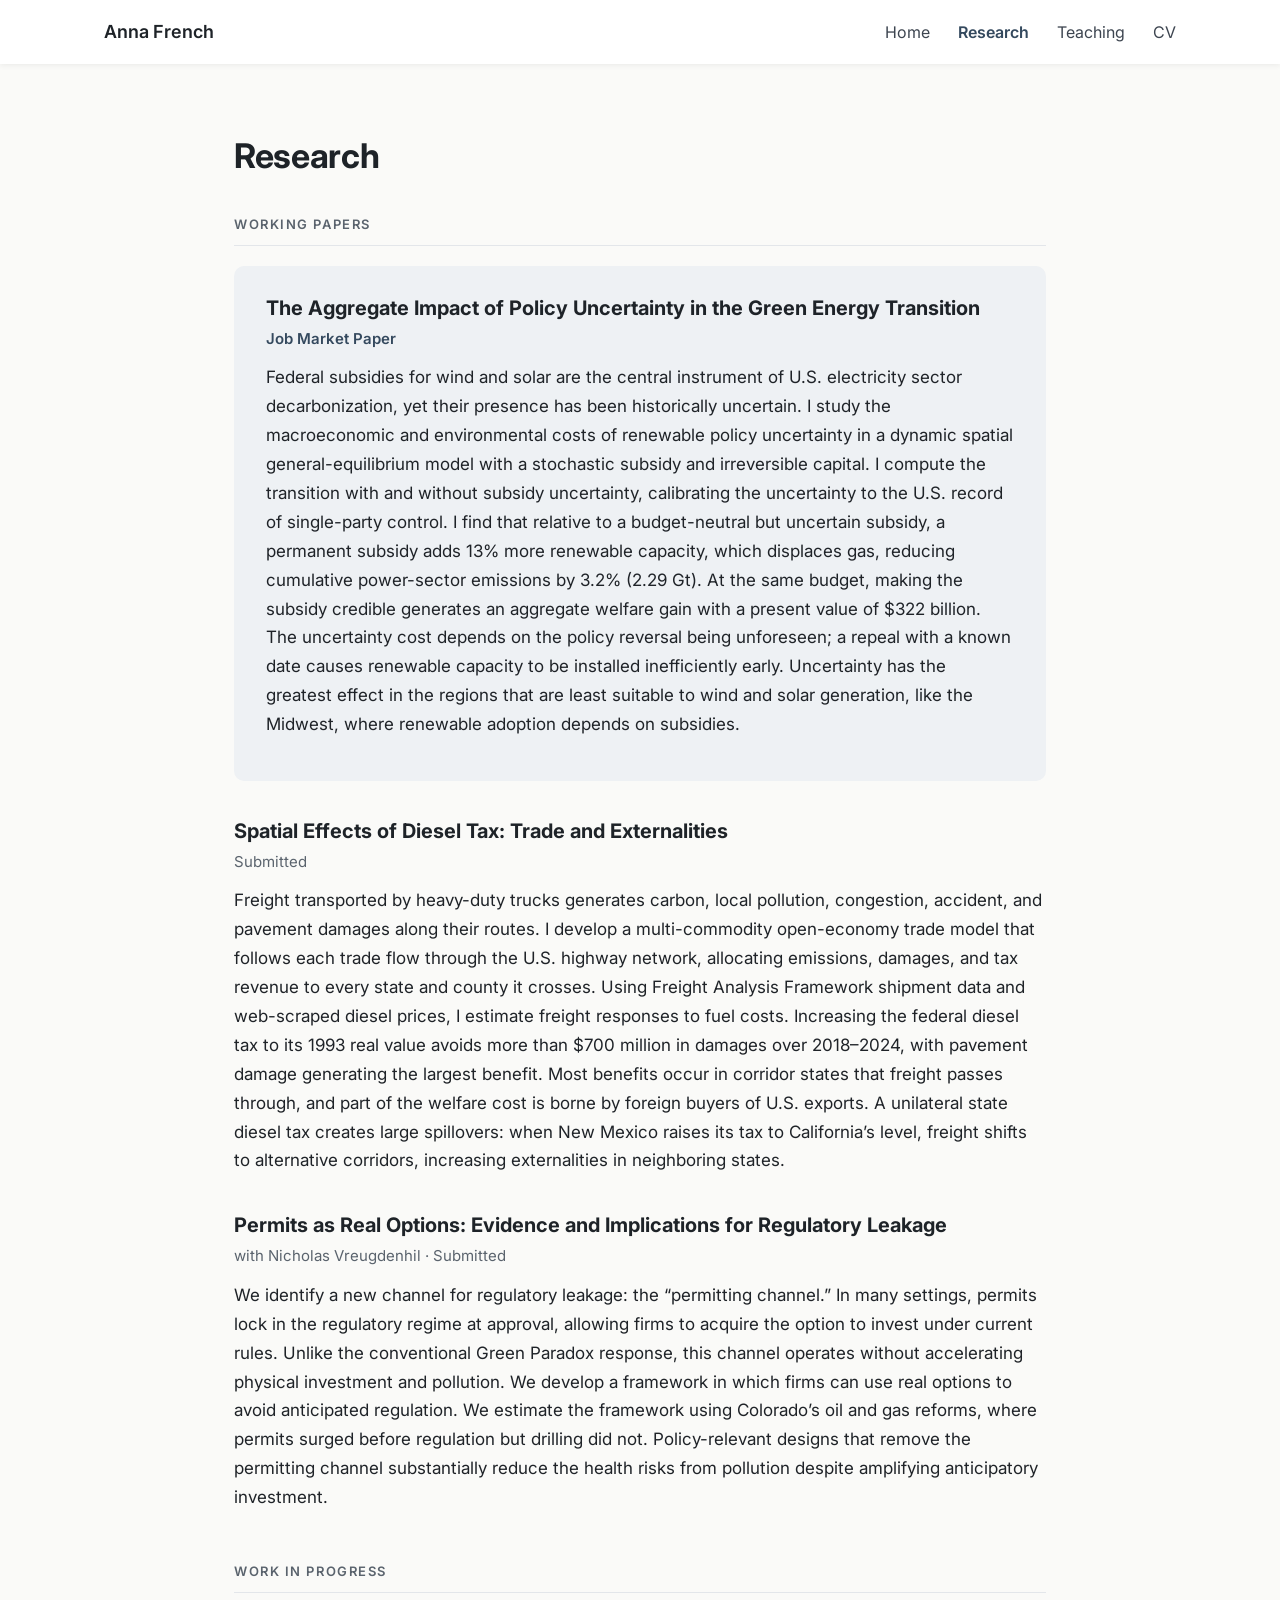
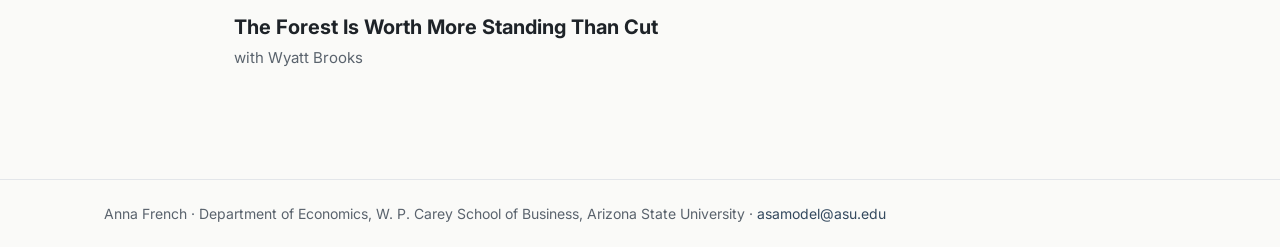
==== research.html @ c407a5ff "Add files via upload" ====
<!doctype html>
<html lang="en">
<head>
<meta charset="utf-8">
<meta name="viewport" content="width=device-width, initial-scale=1">
<title>Research | Anna French</title>
<meta name="description" content="Research by Anna French: policy uncertainty in the green energy transition, spatial effects of diesel taxes, and permits as real options.">
<link rel="icon" href="favicon.svg" type="image/svg+xml">
<link rel="preconnect" href="https://fonts.googleapis.com">
<link rel="preconnect" href="https://fonts.gstatic.com" crossorigin>
<link href="https://fonts.googleapis.com/css2?family=Inter:wght@400;500;600;700&display=swap" rel="stylesheet">
<link rel="stylesheet" href="style.css">
</head>
<body>
<header>
  <nav class="nav">
    <a class="brand" href="index.html">Anna French</a>
    <ul>
      <li><a href="index.html">Home</a></li>
      <li><a class="active" href="research.html">Research</a></li>
      <li><a href="teaching.html">Teaching</a></li>
      <li><a href="CV_Anna_French.pdf">CV</a></li>
    </ul>
  </nav>
</header>

<main class="page">
  <h1>Research</h1>

  <h2 class="section">Working Papers</h2>

  <article class="paper jmp">
    <h3>The Aggregate Impact of Policy Uncertainty in the Green Energy Transition</h3>
    <p class="status"><span class="tag">Job Market Paper</span></p>
    <p class="abstract">Federal subsidies for wind and solar are the central instrument of U.S. electricity sector decarbonization, yet their presence has been historically uncertain. I study the macroeconomic and environmental costs of renewable policy uncertainty in a dynamic spatial general-equilibrium model with a stochastic subsidy and irreversible capital. I compute the transition with and without subsidy uncertainty, calibrating the uncertainty to the U.S. record of single-party control. I find that relative to a budget-neutral but uncertain subsidy, a permanent subsidy adds 13% more renewable capacity, which displaces gas, reducing cumulative power-sector emissions by 3.2% (2.29&nbsp;Gt). At the same budget, making the subsidy credible generates an aggregate welfare gain with a present value of $322&nbsp;billion. The uncertainty cost depends on the policy reversal being unforeseen; a repeal with a known date causes renewable capacity to be installed inefficiently early. Uncertainty has the greatest effect in the regions that are least suitable to wind and solar generation, like the Midwest, where renewable adoption depends on subsidies.</p>
    <!-- <a class="btn" href="French_JMP.pdf">Paper (PDF)</a> -->
  </article>

  <article class="paper">
    <h3>Spatial Effects of Diesel Tax: Trade and Externalities</h3>
    <p class="status">Submitted</p>
    <p class="abstract">Freight transported by heavy-duty trucks generates carbon, local pollution, congestion, accident, and pavement damages along their routes. I develop a multi-commodity open-economy trade model that follows each trade flow through the U.S. highway network, allocating emissions, damages, and tax revenue to every state and county it crosses. Using Freight Analysis Framework shipment data and web-scraped diesel prices, I estimate freight responses to fuel costs. Increasing the federal diesel tax to its 1993 real value avoids more than $700&nbsp;million in damages over 2018–2024, with pavement damage generating the largest benefit. Most benefits occur in corridor states that freight passes through, and part of the welfare cost is borne by foreign buyers of U.S. exports. A unilateral state diesel tax creates large spillovers: when New Mexico raises its tax to California’s level, freight shifts to alternative corridors, increasing externalities in neighboring states.</p>
    <!-- <a class="btn ghost" href="French_Diesel.pdf">Paper (PDF)</a> -->
  </article>

  <article class="paper">
    <h3>Permits as Real Options: Evidence and Implications for Regulatory Leakage</h3>
    <p class="status">with Nicholas Vreugdenhil · Submitted</p>
    <p class="abstract">We identify a new channel for regulatory leakage: the “permitting channel.” In many settings, permits lock in the regulatory regime at approval, allowing firms to acquire the option to invest under current rules. Unlike the conventional Green Paradox response, this channel operates without accelerating physical investment and pollution. We develop a framework in which firms can use real options to avoid anticipated regulation. We estimate the framework using Colorado’s oil and gas reforms, where permits surged before regulation but drilling did not. Policy-relevant designs that remove the permitting channel substantially reduce the health risks from pollution despite amplifying anticipatory investment.</p>
    <!-- <a class="btn ghost" href="French_Vreugdenhil_Permits.pdf">Paper (PDF)</a> -->
  </article>

  <h2 class="section">Work in Progress</h2>

  <article class="paper">
    <h3>The Forest Is Worth More Standing Than Cut</h3>
    <p class="status">with Wyatt Brooks</p>
    <!-- Optional: add a one-sentence description here, e.g. <p class="abstract">...</p> -->
  </article>
</main>

<footer><div>Anna French · Department of Economics, W. P. Carey School of Business, Arizona State University · <a href="mailto:asamodel@asu.edu">asamodel@asu.edu</a></div></footer>
</body>
</html>
---- style.css ----
/* ============================================================
   Anna French — site styles
   Colors live here; change a hex code once and it updates everywhere.
   ============================================================ */
:root{
  --bg:#FAFAF8;          /* page background (soft off-white) */
  --surface:#FFFFFF;     /* top bar */
  --text:#1F2328;        /* body text */
  --title:#1E2328;       /* names and titles */
  --muted:#5A636D;       /* dates, captions, small text */
  --accent:#34495E;      /* slate blue: links, buttons, labels */
  --accent-hover:#1F2F3F;
  --tint:#EEF1F4;        /* highlighted sections */
  --rule:#E3E6EA;        /* thin divider lines */
  --icon:#3D4550;
}

*{box-sizing:border-box}
html,body{margin:0}
body{background:var(--bg);color:var(--text);
  font-family:Inter,-apple-system,"Segoe UI",Roboto,Helvetica,Arial,sans-serif;
  font-size:17px;line-height:1.7;-webkit-font-smoothing:antialiased}
a{color:var(--accent);text-decoration:none;border-bottom:1px solid transparent;transition:color .15s,border-color .15s}
a:hover{color:var(--accent-hover);border-bottom-color:currentColor}
img{max-width:100%}

/* ---------- top navigation ---------- */
header{position:sticky;top:0;background:var(--surface);box-shadow:0 1px 6px rgba(0,0,0,.07);z-index:10}
.nav{max-width:1120px;margin:0 auto;padding:0 24px;height:64px;display:flex;align-items:center;justify-content:space-between}
.brand{font-weight:600;color:var(--title);font-size:18px;border:0}
.brand:hover{color:var(--title);border:0}
.nav ul{list-style:none;display:flex;gap:28px;margin:0;padding:0}
.nav ul a{color:var(--icon);font-size:16px;border:0}
.nav ul a:hover{color:var(--accent)}
.nav ul a.active{color:var(--accent);font-weight:600}

main{max-width:1120px;margin:0 auto;padding:72px 24px 48px}

/* ---------- home: profile + bio ---------- */
.hero{display:grid;grid-template-columns:300px 1fr;gap:64px;align-items:start}
.profile{text-align:center}
.profile img{width:240px;height:240px;border-radius:8px;object-fit:cover;display:block;margin:0 auto 22px;
  box-shadow:0 2px 12px rgba(30,25,20,.14)}
.profile h1{font-size:28px;line-height:1.25;margin:0 0 6px;color:var(--title);font-weight:700;letter-spacing:-.01em}
.profile .role{color:var(--muted);font-size:16px;line-height:1.5;margin:0}
.links{display:flex;justify-content:center;gap:18px;margin-top:22px}
.links a{display:inline-flex;align-items:center;gap:6px;color:var(--icon);font-size:14px;font-weight:600;border:0}
.links a:hover{color:var(--accent);border:0}
.links svg{width:22px;height:22px}

.bio p{margin:0 0 20px}
.bio strong{font-weight:600;color:var(--title)}

.meta{display:grid;grid-template-columns:1fr 1fr;gap:40px;margin-top:36px}
.label{font-size:13px;letter-spacing:.12em;text-transform:uppercase;color:var(--muted);font-weight:600;margin:0 0 12px}
.meta ul{margin:0;padding-left:20px}
.meta li{margin-bottom:4px}
.edu{list-style:none;padding:0 !important}
.edu li{display:grid;grid-template-columns:28px 1fr;margin-bottom:12px;line-height:1.45}
.edu svg{width:20px;height:20px;margin-top:3px;color:var(--icon)}
.edu small{display:block;color:var(--muted);font-size:14.5px}

/* ---------- highlighted block (JMP) ---------- */
.feature{margin-top:64px;background:var(--tint);border-radius:10px;padding:36px 40px}
.feature .label{color:var(--accent);margin-bottom:8px}
.feature h2{font-size:22px;line-height:1.35;margin:0 0 14px;color:var(--title);font-weight:700}
.feature p{margin:0 0 20px}

/* ---------- buttons ---------- */
.btn{display:inline-block;background:var(--accent);color:#fff;padding:8px 16px;border-radius:6px;
  font-weight:600;font-size:14.5px;line-height:1.5;border:0;margin:0 8px 8px 0}
.btn:hover{background:var(--accent-hover);color:#fff;border:0}
.btn.ghost{background:transparent;color:var(--accent);box-shadow:inset 0 0 0 1.5px var(--accent)}
.btn.ghost:hover{background:var(--accent);color:#fff}

/* ---------- inner pages (research, teaching) ---------- */
.page{max-width:860px}
.page h1{font-size:34px;line-height:1.2;margin:0 0 36px;color:var(--title);font-weight:700;letter-spacing:-.01em}
.page h2.section{font-size:13px;letter-spacing:.12em;text-transform:uppercase;color:var(--muted);font-weight:600;
  margin:48px 0 20px;padding-bottom:10px;border-bottom:1px solid var(--rule)}
.page h2.section:first-of-type{margin-top:0}
.paper{margin-bottom:36px}
.paper.jmp{background:var(--tint);border-radius:10px;padding:28px 32px}
.paper h3{font-size:20px;line-height:1.4;margin:0 0 4px;color:var(--title);font-weight:700}
.paper .status{color:var(--muted);font-size:15px;margin:0 0 12px}
.paper .status .tag{color:var(--accent);font-weight:600}
.paper p.abstract{margin:0 0 14px}
details summary{cursor:pointer;color:var(--accent);font-weight:600;font-size:15px;margin-bottom:10px;list-style:none}
details summary::-webkit-details-marker{display:none}
details summary::before{content:"+ ";font-weight:700}
details[open] summary::before{content:"– "}

.entry{display:flex;justify-content:space-between;gap:24px;margin-bottom:22px}
.entry h3{font-size:18px;margin:0;color:var(--title);font-weight:600}
.entry p{margin:2px 0 0}
.entry ul.courses{margin:6px 0 0;padding-left:20px}
.entry .when{color:var(--muted);white-space:nowrap;font-size:15px}

/* ---------- footer ---------- */
footer{border-top:1px solid var(--rule);margin-top:24px}
footer div{max-width:1120px;margin:0 auto;padding:22px 24px;color:var(--muted);font-size:14px}

/* ---------- phones and small tablets ---------- */
@media (max-width:820px){
  main{padding:40px 16px 32px}
  .nav{padding:0 16px}
  .nav ul{gap:18px}
  .hero{grid-template-columns:1fr;gap:32px}
  .profile img{width:180px;height:180px}
  .meta{grid-template-columns:1fr;gap:24px}
  .feature{padding:26px 22px;margin-top:40px}
  .paper.jmp{padding:22px 20px}
  .page h1{font-size:28px}
  .entry{flex-direction:column;gap:0}
}
@media (max-width:400px){ .nav ul{gap:14px} .brand{font-size:16px} }
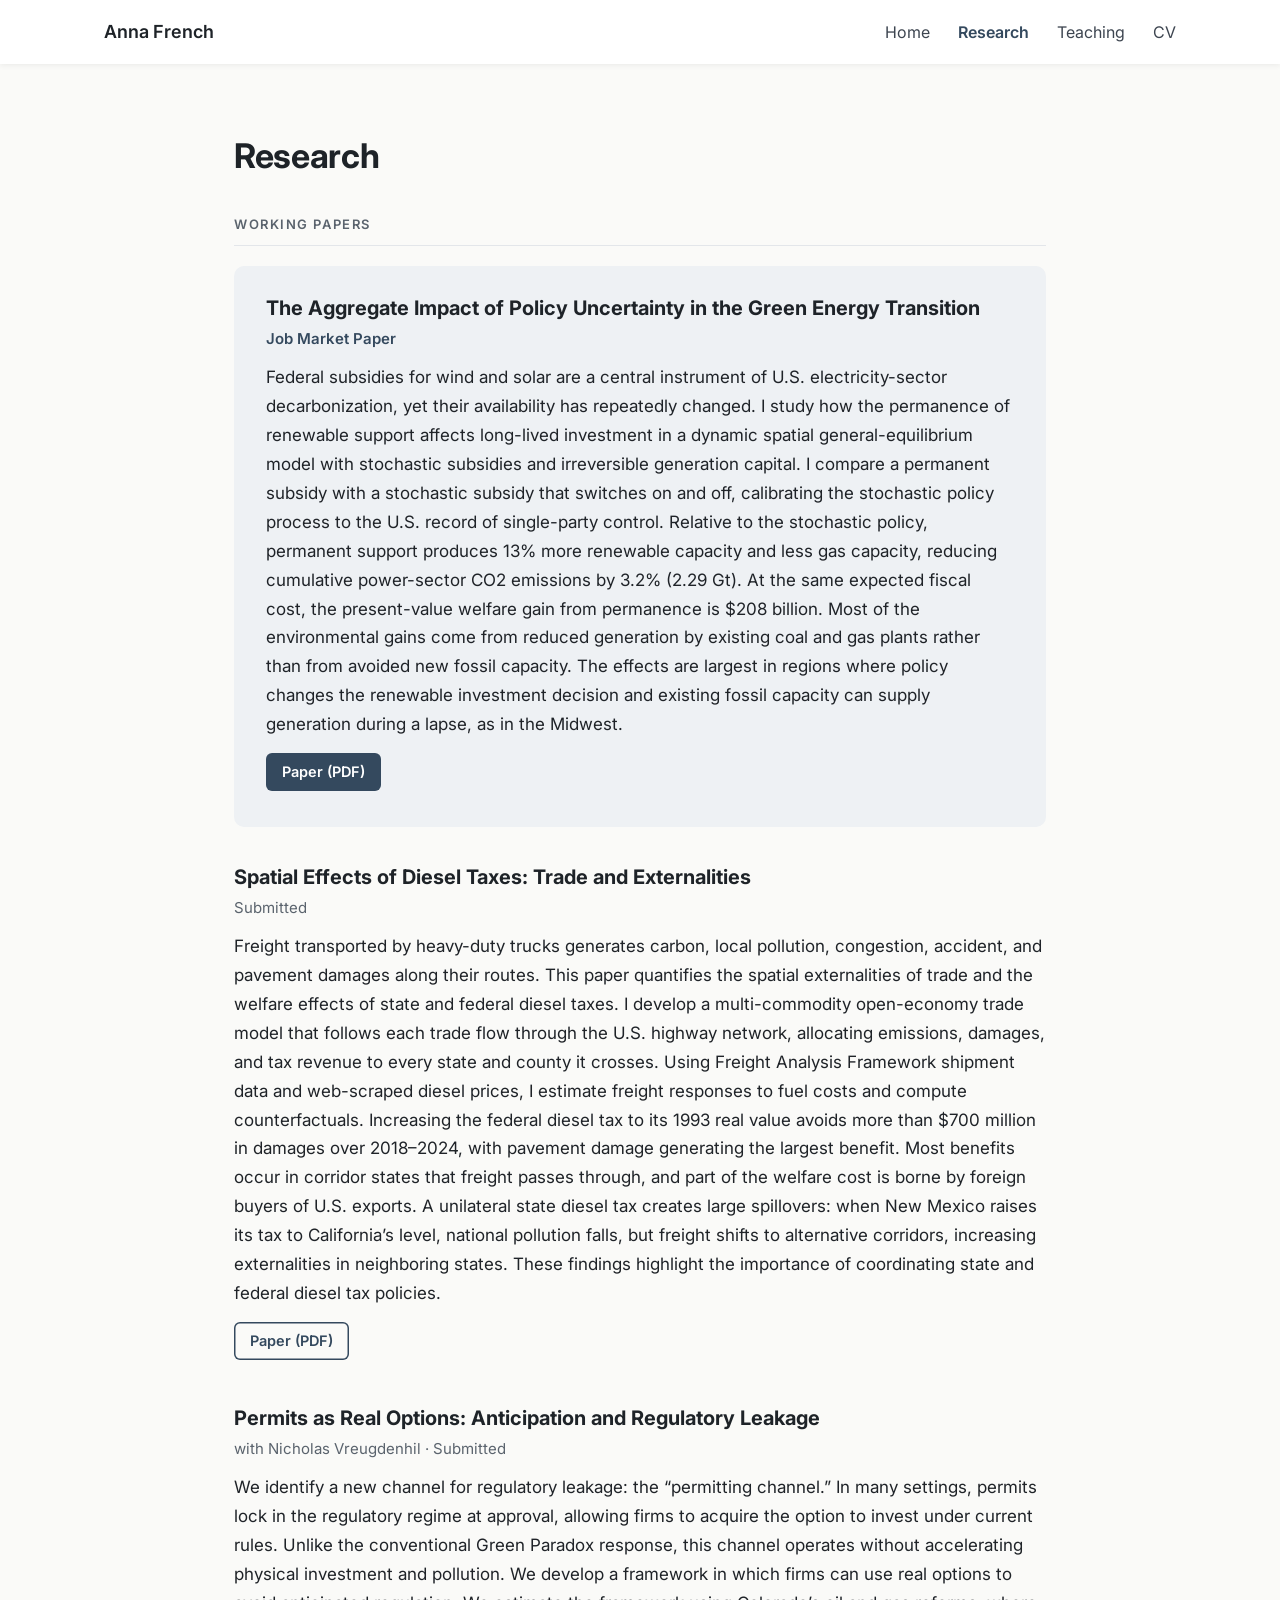
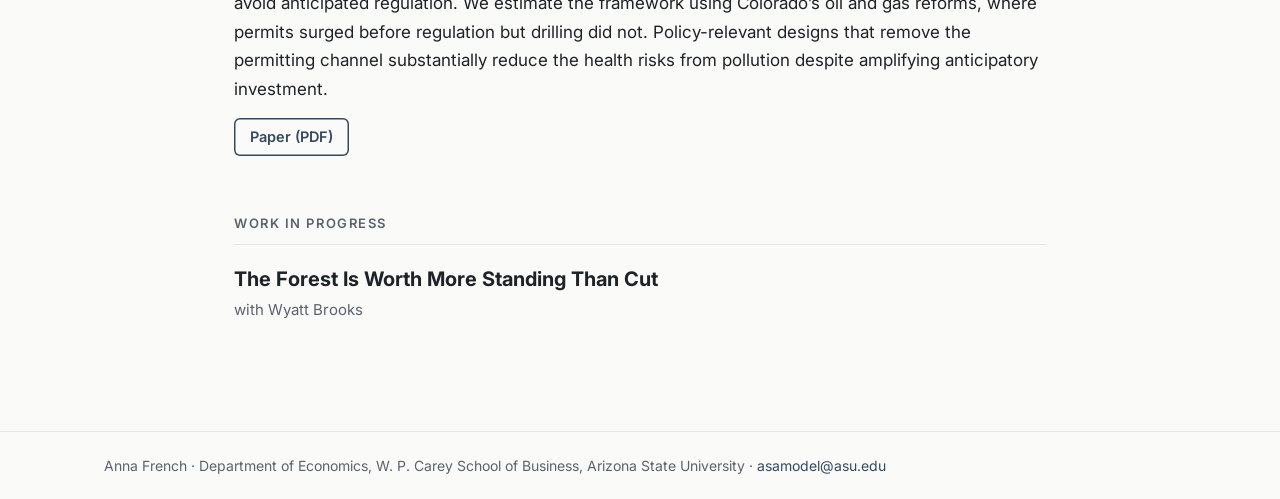
==== commit 25d62b76: "Update research.html" ====
--- a/research.html
+++ b/research.html
@@ -3,62 +3,184 @@
 <head>
 <meta charset="utf-8">
 <meta name="viewport" content="width=device-width, initial-scale=1">
+
 <title>Research | Anna French</title>
-<meta name="description" content="Research by Anna French: policy uncertainty in the green energy transition, spatial effects of diesel taxes, and permits as real options.">
+
+<meta name="description" content="Research by Anna French on environmental economics, energy economics, policy uncertainty, transportation externalities, and environmental regulation.">
+
 <link rel="icon" href="favicon.svg" type="image/svg+xml">
+
 <link rel="preconnect" href="https://fonts.googleapis.com">
 <link rel="preconnect" href="https://fonts.gstatic.com" crossorigin>
+
 <link href="https://fonts.googleapis.com/css2?family=Inter:wght@400;500;600;700&display=swap" rel="stylesheet">
+
 <link rel="stylesheet" href="style.css">
 </head>
+
 <body>
+
 <header>
   <nav class="nav">
+
     <a class="brand" href="index.html">Anna French</a>
+
     <ul>
       <li><a href="index.html">Home</a></li>
       <li><a class="active" href="research.html">Research</a></li>
       <li><a href="teaching.html">Teaching</a></li>
       <li><a href="CV_Anna_French.pdf">CV</a></li>
     </ul>
+
   </nav>
 </header>
 
+
 <main class="page">
+
   <h1>Research</h1>
+
 
   <h2 class="section">Working Papers</h2>
 
+
+  <!-- JOB MARKET PAPER -->
+
   <article class="paper jmp">
-    <h3>The Aggregate Impact of Policy Uncertainty in the Green Energy Transition</h3>
-    <p class="status"><span class="tag">Job Market Paper</span></p>
-    <p class="abstract">Federal subsidies for wind and solar are the central instrument of U.S. electricity sector decarbonization, yet their presence has been historically uncertain. I study the macroeconomic and environmental costs of renewable policy uncertainty in a dynamic spatial general-equilibrium model with a stochastic subsidy and irreversible capital. I compute the transition with and without subsidy uncertainty, calibrating the uncertainty to the U.S. record of single-party control. I find that relative to a budget-neutral but uncertain subsidy, a permanent subsidy adds 13% more renewable capacity, which displaces gas, reducing cumulative power-sector emissions by 3.2% (2.29&nbsp;Gt). At the same budget, making the subsidy credible generates an aggregate welfare gain with a present value of $322&nbsp;billion. The uncertainty cost depends on the policy reversal being unforeseen; a repeal with a known date causes renewable capacity to be installed inefficiently early. Uncertainty has the greatest effect in the regions that are least suitable to wind and solar generation, like the Midwest, where renewable adoption depends on subsidies.</p>
-    <!-- <a class="btn" href="French_JMP.pdf">Paper (PDF)</a> -->
+
+    <h3>
+      The Aggregate Impact of Policy Uncertainty in the Green Energy Transition
+    </h3>
+
+    <p class="status">
+      <span class="tag">Job Market Paper</span>
+    </p>
+
+    <p class="abstract">
+      Federal subsidies for wind and solar are a central instrument of U.S.
+      electricity-sector decarbonization, yet their availability has repeatedly
+      changed. I study how the permanence of renewable support affects long-lived
+      investment in a dynamic spatial general-equilibrium model with stochastic
+      subsidies and irreversible generation capital. I compare a permanent subsidy
+      with a stochastic subsidy that switches on and off, calibrating the stochastic
+      policy process to the U.S. record of single-party control. Relative to the
+      stochastic policy, permanent support produces 13% more renewable capacity and
+      less gas capacity, reducing cumulative power-sector CO2 emissions by 3.2%
+      (2.29&nbsp;Gt). At the same expected fiscal cost, the present-value welfare gain
+      from permanence is $208&nbsp;billion. Most of the environmental gains come from
+      reduced generation by existing coal and gas plants rather than from avoided new
+      fossil capacity. The effects are largest in regions where policy changes the
+      renewable investment decision and existing fossil capacity can supply generation
+      during a lapse, as in the Midwest.
+    </p>
+
+    <a class="btn" href="French_JMP.pdf">
+      Paper (PDF)
+    </a>
+
   </article>
 
+
+  <!-- DIESEL TAX PAPER -->
+
   <article class="paper">
-    <h3>Spatial Effects of Diesel Tax: Trade and Externalities</h3>
-    <p class="status">Submitted</p>
-    <p class="abstract">Freight transported by heavy-duty trucks generates carbon, local pollution, congestion, accident, and pavement damages along their routes. I develop a multi-commodity open-economy trade model that follows each trade flow through the U.S. highway network, allocating emissions, damages, and tax revenue to every state and county it crosses. Using Freight Analysis Framework shipment data and web-scraped diesel prices, I estimate freight responses to fuel costs. Increasing the federal diesel tax to its 1993 real value avoids more than $700&nbsp;million in damages over 2018–2024, with pavement damage generating the largest benefit. Most benefits occur in corridor states that freight passes through, and part of the welfare cost is borne by foreign buyers of U.S. exports. A unilateral state diesel tax creates large spillovers: when New Mexico raises its tax to California’s level, freight shifts to alternative corridors, increasing externalities in neighboring states.</p>
-    <!-- <a class="btn ghost" href="French_Diesel.pdf">Paper (PDF)</a> -->
+
+    <h3>
+      Spatial Effects of Diesel Taxes: Trade and Externalities
+    </h3>
+
+    <p class="status">
+      Submitted
+    </p>
+
+    <p class="abstract">
+      Freight transported by heavy-duty trucks generates carbon, local pollution,
+      congestion, accident, and pavement damages along their routes. This paper
+      quantifies the spatial externalities of trade and the welfare effects of state
+      and federal diesel taxes. I develop a multi-commodity open-economy trade model
+      that follows each trade flow through the U.S. highway network, allocating
+      emissions, damages, and tax revenue to every state and county it crosses.
+      Using Freight Analysis Framework shipment data and web-scraped diesel prices,
+      I estimate freight responses to fuel costs and compute counterfactuals.
+      Increasing the federal diesel tax to its 1993 real value avoids more than
+      $700&nbsp;million in damages over 2018–2024, with pavement damage generating
+      the largest benefit. Most benefits occur in corridor states that freight
+      passes through, and part of the welfare cost is borne by foreign buyers of
+      U.S. exports. A unilateral state diesel tax creates large spillovers: when
+      New Mexico raises its tax to California’s level, national pollution falls,
+      but freight shifts to alternative corridors, increasing externalities in
+      neighboring states. These findings highlight the importance of coordinating
+      state and federal diesel tax policies.
+    </p>
+
+    <a class="btn ghost" href="French_Diesel.pdf">
+      Paper (PDF)
+    </a>
+
   </article>
 
+
+  <!-- PERMITS PAPER -->
+
   <article class="paper">
-    <h3>Permits as Real Options: Evidence and Implications for Regulatory Leakage</h3>
-    <p class="status">with Nicholas Vreugdenhil · Submitted</p>
-    <p class="abstract">We identify a new channel for regulatory leakage: the “permitting channel.” In many settings, permits lock in the regulatory regime at approval, allowing firms to acquire the option to invest under current rules. Unlike the conventional Green Paradox response, this channel operates without accelerating physical investment and pollution. We develop a framework in which firms can use real options to avoid anticipated regulation. We estimate the framework using Colorado’s oil and gas reforms, where permits surged before regulation but drilling did not. Policy-relevant designs that remove the permitting channel substantially reduce the health risks from pollution despite amplifying anticipatory investment.</p>
-    <!-- <a class="btn ghost" href="French_Vreugdenhil_Permits.pdf">Paper (PDF)</a> -->
+
+    <h3>
+      Permits as Real Options: Anticipation and Regulatory Leakage
+    </h3>
+
+    <p class="status">
+      with Nicholas Vreugdenhil · Submitted
+    </p>
+
+    <p class="abstract">
+      We identify a new channel for regulatory leakage: the “permitting channel.”
+      In many settings, permits lock in the regulatory regime at approval, allowing
+      firms to acquire the option to invest under current rules. Unlike the
+      conventional Green Paradox response, this channel operates without accelerating
+      physical investment and pollution. We develop a framework in which firms can
+      use real options to avoid anticipated regulation. We estimate the framework
+      using Colorado’s oil and gas reforms, where permits surged before regulation
+      but drilling did not. Policy-relevant designs that remove the permitting
+      channel substantially reduce the health risks from pollution despite
+      amplifying anticipatory investment.
+    </p>
+
+    <a class="btn ghost" href="French_Vreugdenhil_Permits.pdf">
+      Paper (PDF)
+    </a>
+
   </article>
+
+
+  <!-- WORK IN PROGRESS -->
 
   <h2 class="section">Work in Progress</h2>
 
+
   <article class="paper">
-    <h3>The Forest Is Worth More Standing Than Cut</h3>
-    <p class="status">with Wyatt Brooks</p>
-    <!-- Optional: add a one-sentence description here, e.g. <p class="abstract">...</p> -->
+
+    <h3>
+      The Forest Is Worth More Standing Than Cut
+    </h3>
+
+    <p class="status">
+      with Wyatt Brooks
+    </p>
+
   </article>
+
+
 </main>
 
-<footer><div>Anna French · Department of Economics, W. P. Carey School of Business, Arizona State University · <a href="mailto:asamodel@asu.edu">asamodel@asu.edu</a></div></footer>
+
+<footer>
+  <div>
+    Anna French · Department of Economics, W. P. Carey School of Business,
+    Arizona State University ·
+    <a href="mailto:asamodel@asu.edu">asamodel@asu.edu</a>
+  </div>
+</footer>
+
+
 </body>
 </html>
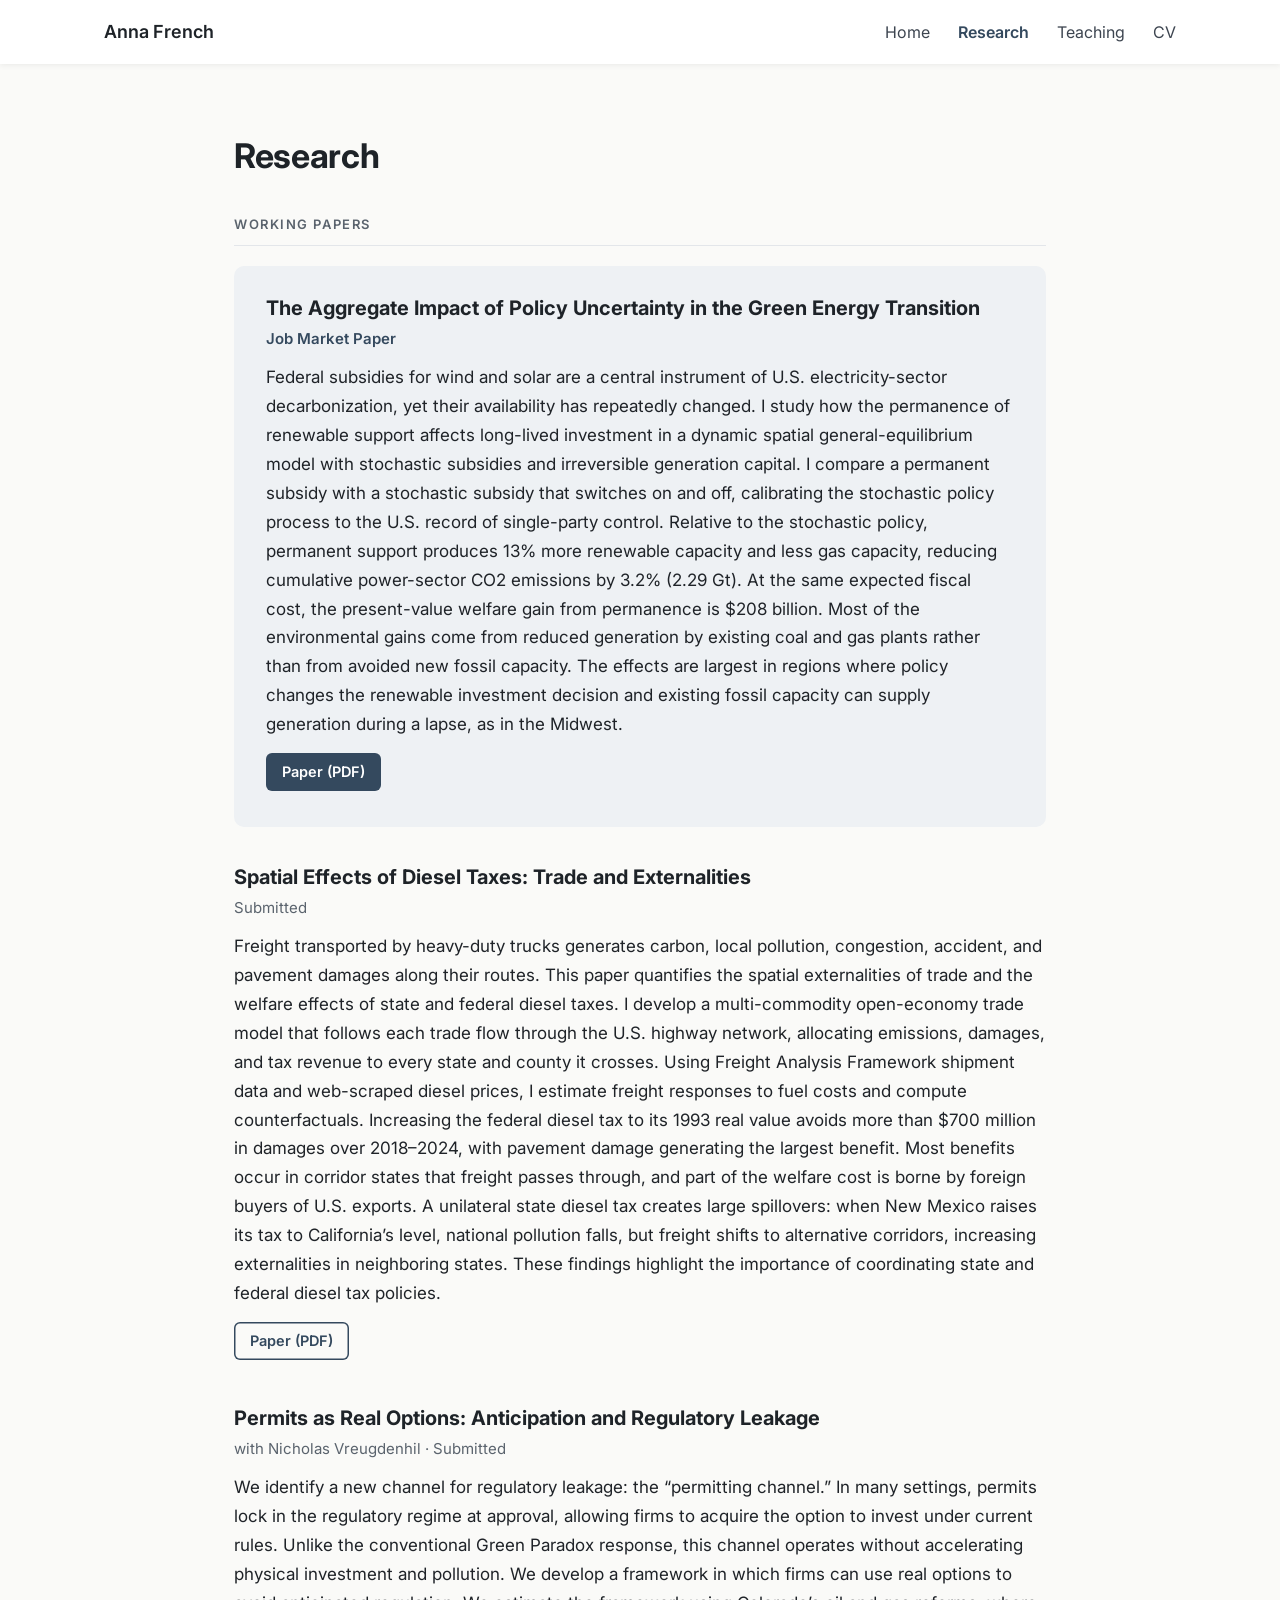
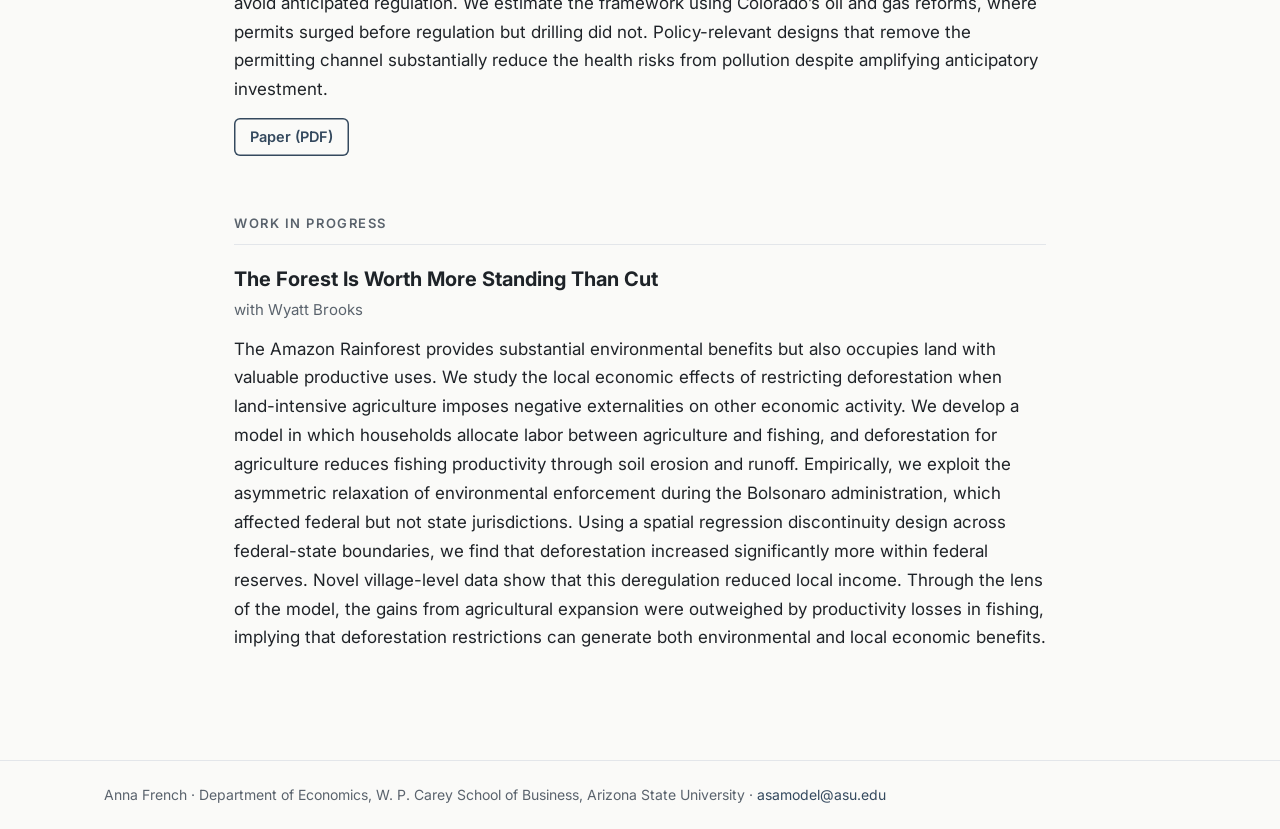
==== commit d39307d6: "Update research.html" ====
--- a/research.html
+++ b/research.html
@@ -154,9 +154,10 @@
 
   <!-- WORK IN PROGRESS -->
 
+
+
   <h2 class="section">Work in Progress</h2>
 
-
   <article class="paper">
 
     <h3>
@@ -165,6 +166,24 @@
 
     <p class="status">
       with Wyatt Brooks
+    </p>
+
+    <p class="abstract">
+      The Amazon Rainforest provides substantial environmental benefits but also
+      occupies land with valuable productive uses. We study the local economic
+      effects of restricting deforestation when land-intensive agriculture imposes
+      negative externalities on other economic activity. We develop a model in which
+      households allocate labor between agriculture and fishing, and deforestation
+      for agriculture reduces fishing productivity through soil erosion and runoff.
+      Empirically, we exploit the asymmetric relaxation of environmental enforcement
+      during the Bolsonaro administration, which affected federal but not state
+      jurisdictions. Using a spatial regression discontinuity design across
+      federal-state boundaries, we find that deforestation increased significantly
+      more within federal reserves. Novel village-level data show that this
+      deregulation reduced local income. Through the lens of the model, the gains
+      from agricultural expansion were outweighed by productivity losses in fishing,
+      implying that deforestation restrictions can generate both environmental and
+      local economic benefits.
     </p>
 
   </article>
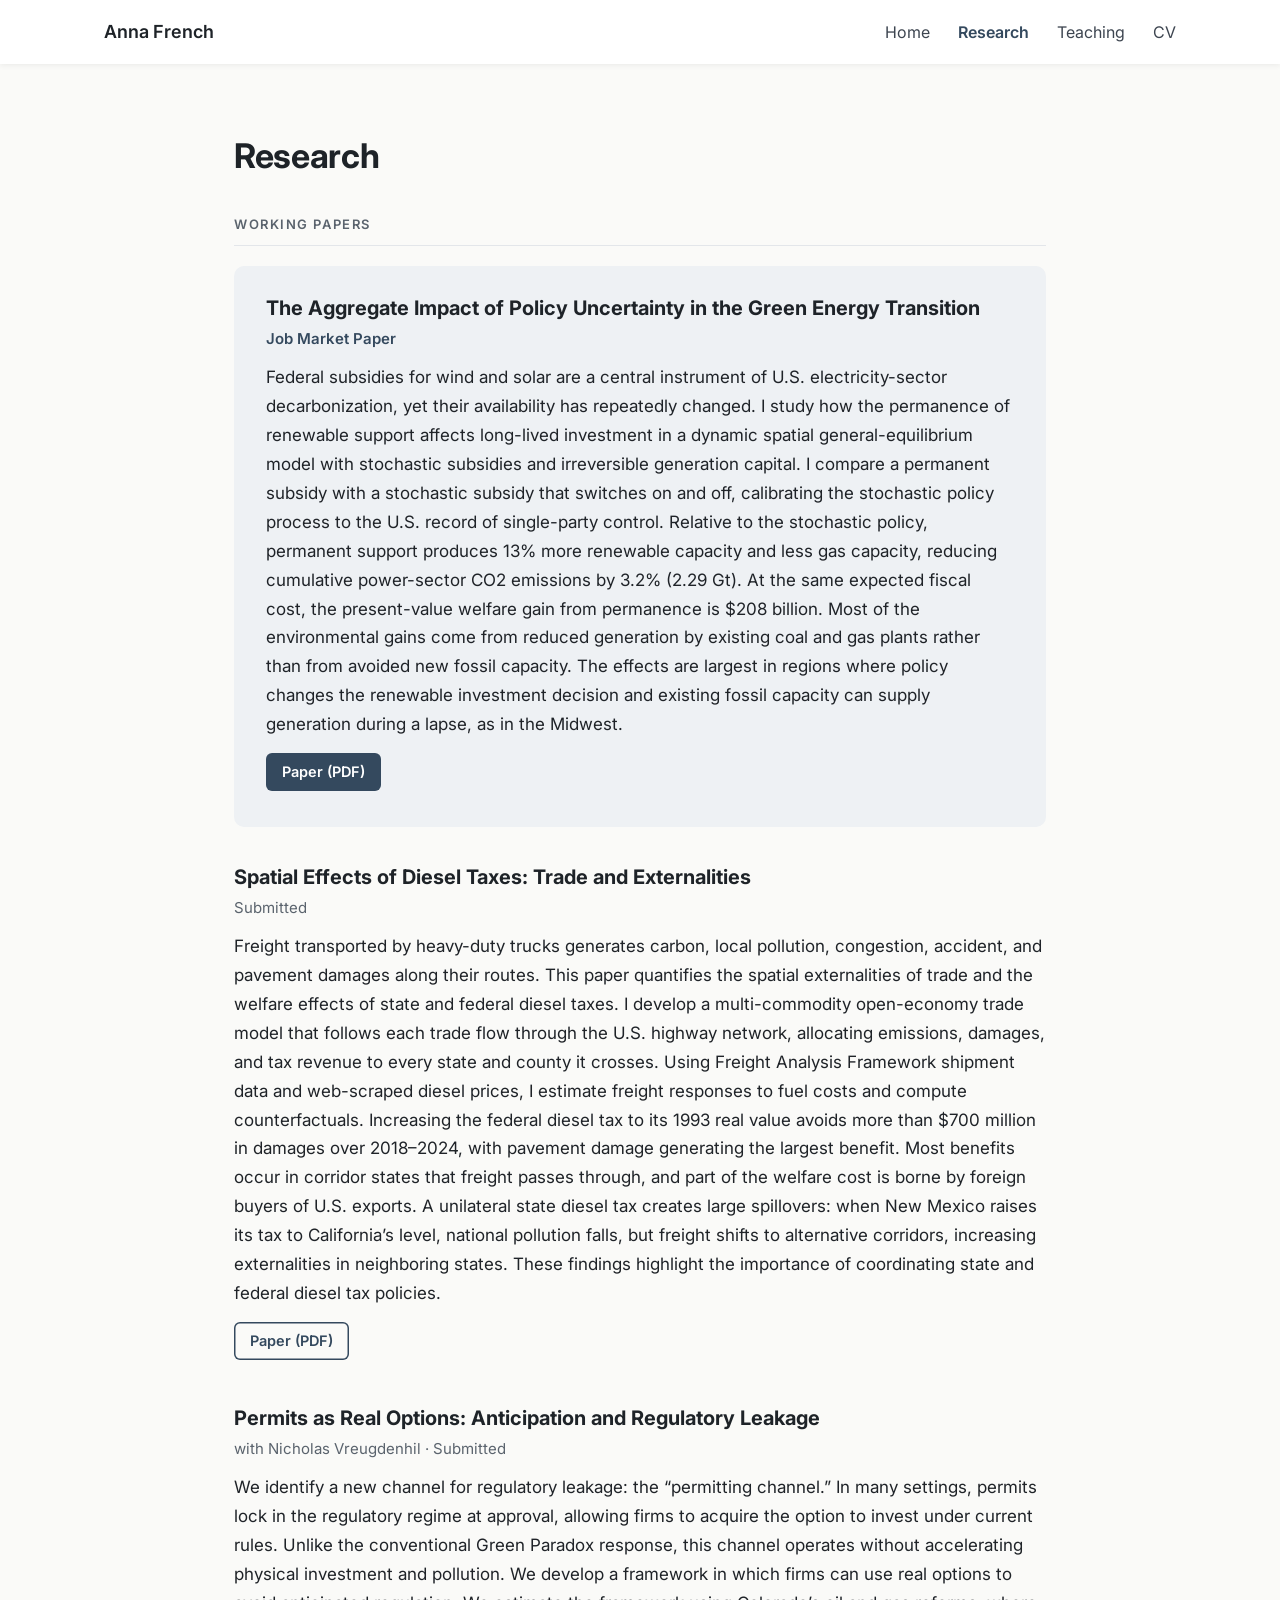
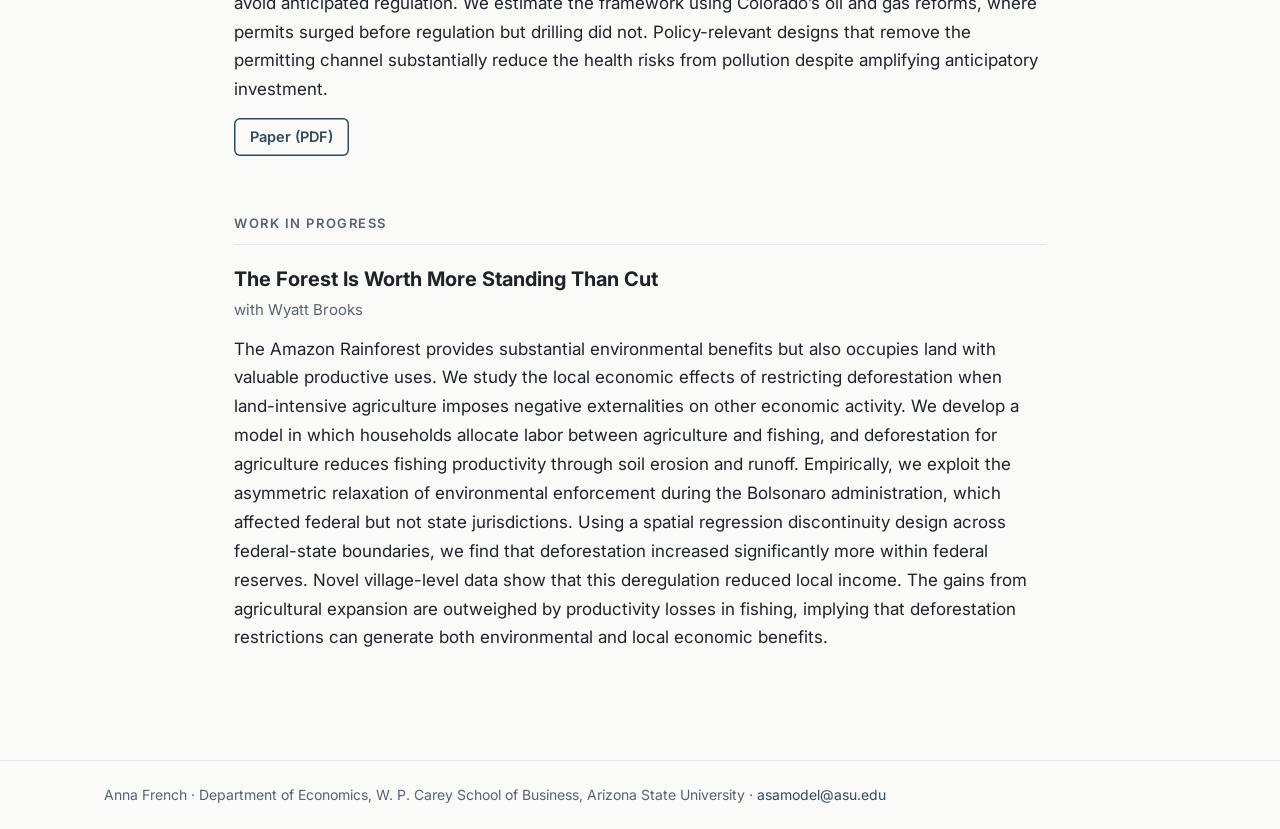
==== commit c4f9d0f5: "Update research.html" ====
--- a/research.html
+++ b/research.html
@@ -180,8 +180,8 @@
       jurisdictions. Using a spatial regression discontinuity design across
       federal-state boundaries, we find that deforestation increased significantly
       more within federal reserves. Novel village-level data show that this
-      deregulation reduced local income. Through the lens of the model, the gains
-      from agricultural expansion were outweighed by productivity losses in fishing,
+      deregulation reduced local income. The gains
+      from agricultural expansion are outweighed by productivity losses in fishing,
       implying that deforestation restrictions can generate both environmental and
       local economic benefits.
     </p>
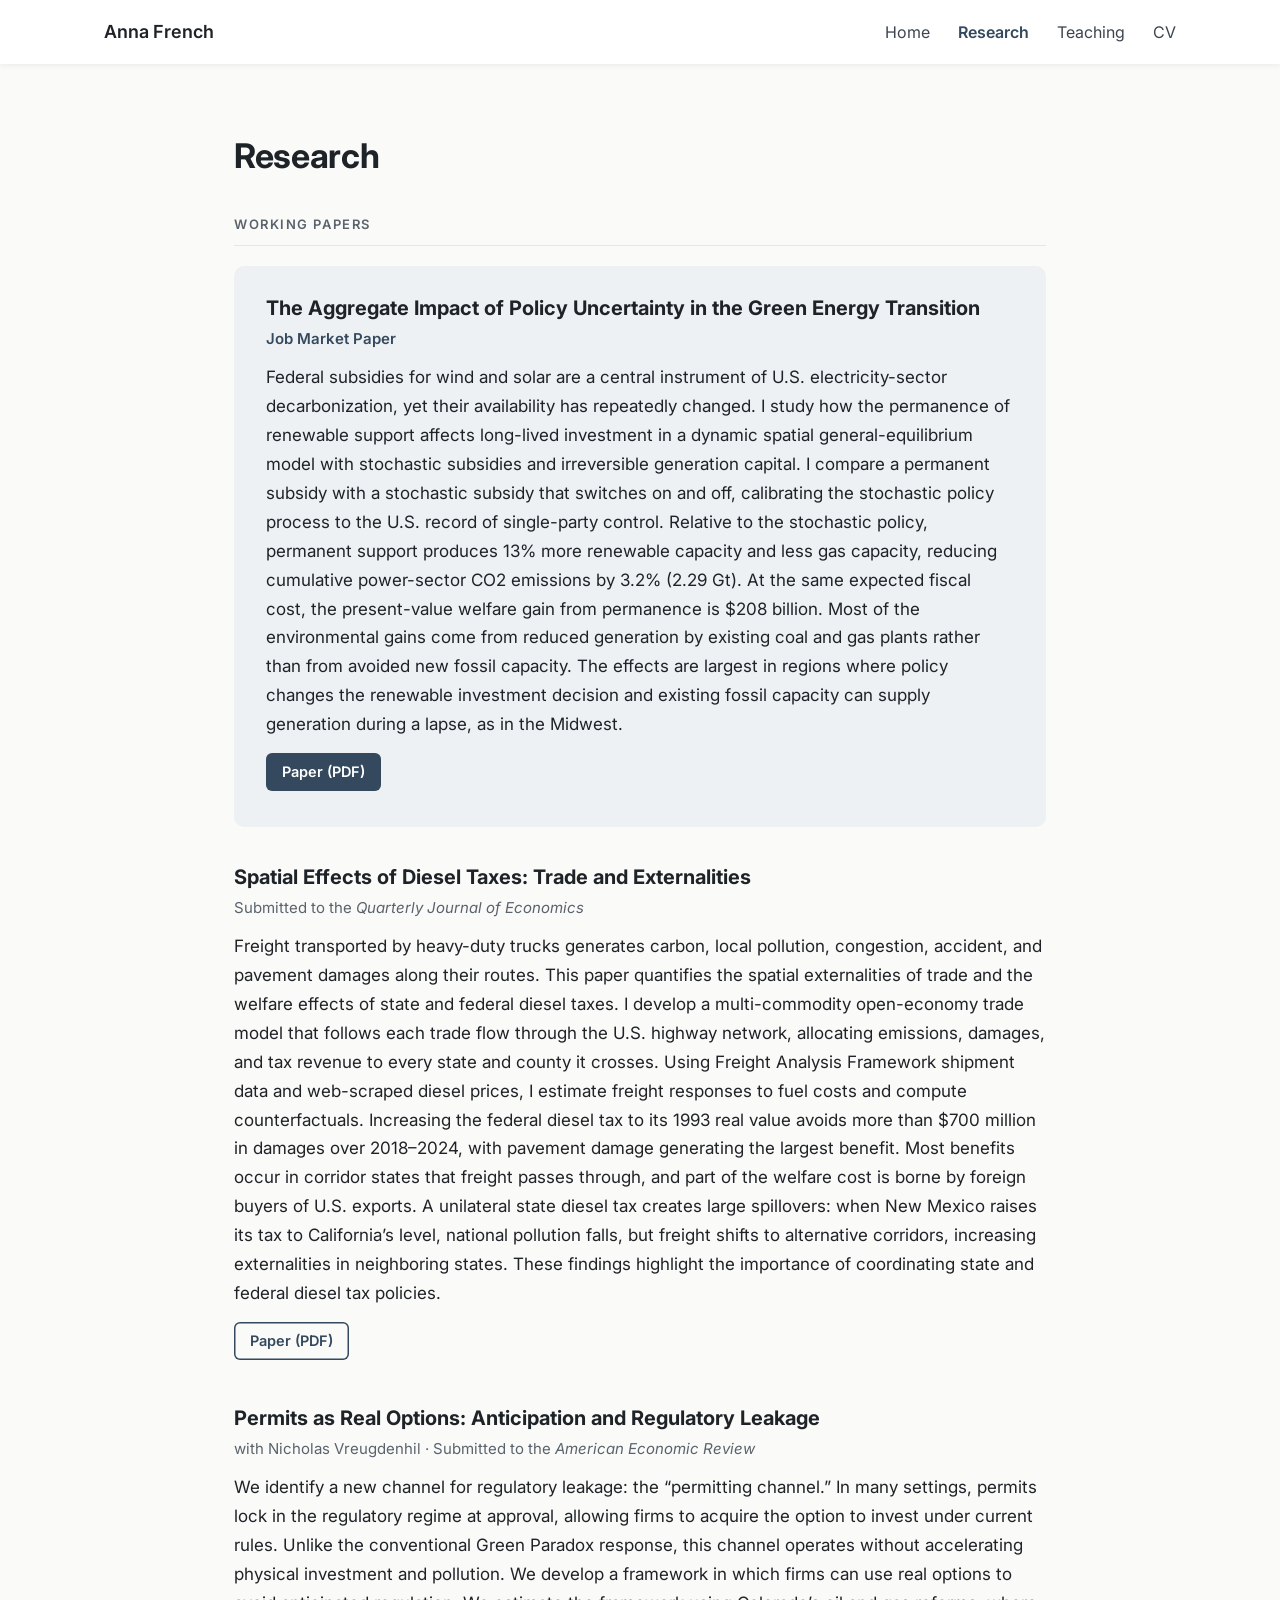
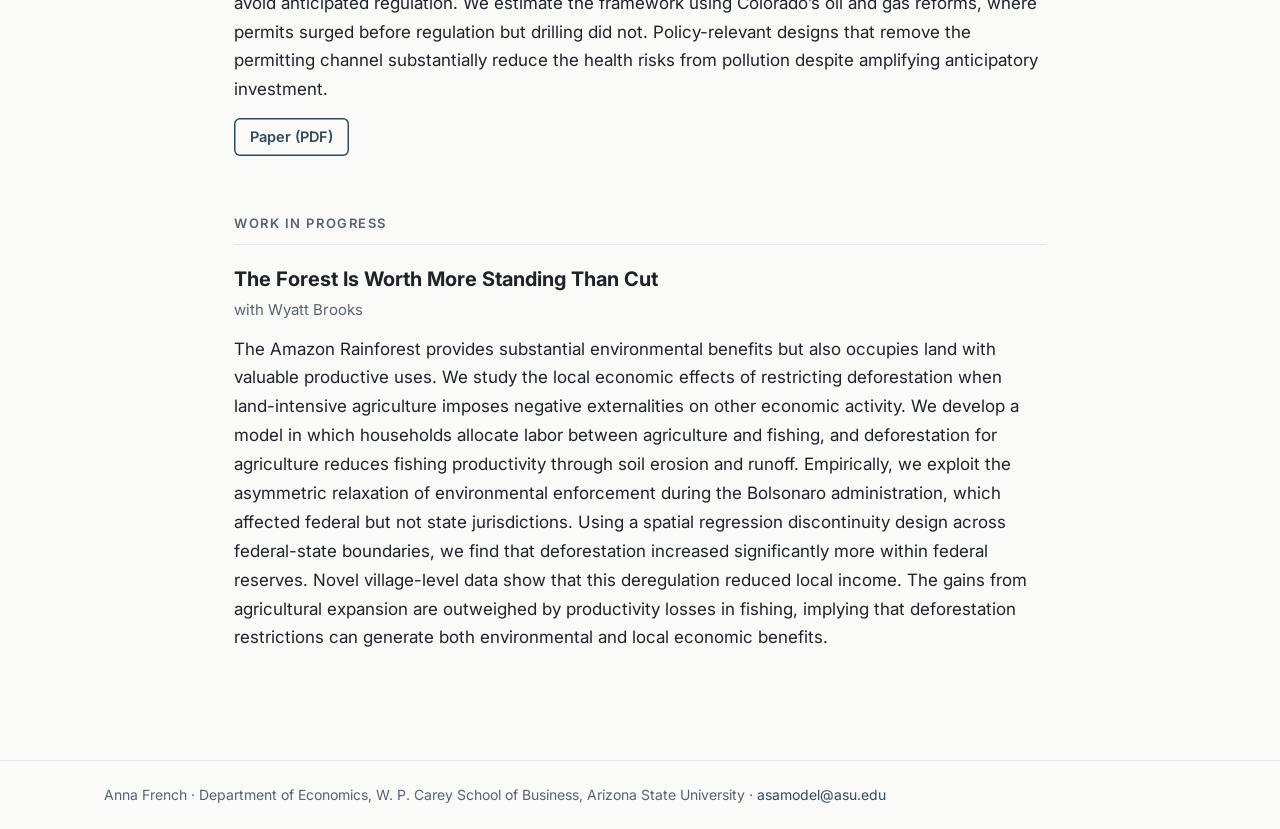
==== commit c92bbf2a: "Update research.html" ====
--- a/research.html
+++ b/research.html
@@ -89,9 +89,9 @@
       Spatial Effects of Diesel Taxes: Trade and Externalities
     </h3>
 
-    <p class="status">
-      Submitted
-    </p>
+   <p class="status">
+  Submitted to the <em>Quarterly Journal of Economics</em>
+</p>
 
     <p class="abstract">
       Freight transported by heavy-duty trucks generates carbon, local pollution,
@@ -128,9 +128,9 @@
       Permits as Real Options: Anticipation and Regulatory Leakage
     </h3>
 
-    <p class="status">
-      with Nicholas Vreugdenhil · Submitted
-    </p>
+<p class="status">
+  with Nicholas Vreugdenhil · Submitted to the <em>American Economic Review</em>
+</p>
 
     <p class="abstract">
       We identify a new channel for regulatory leakage: the “permitting channel.”
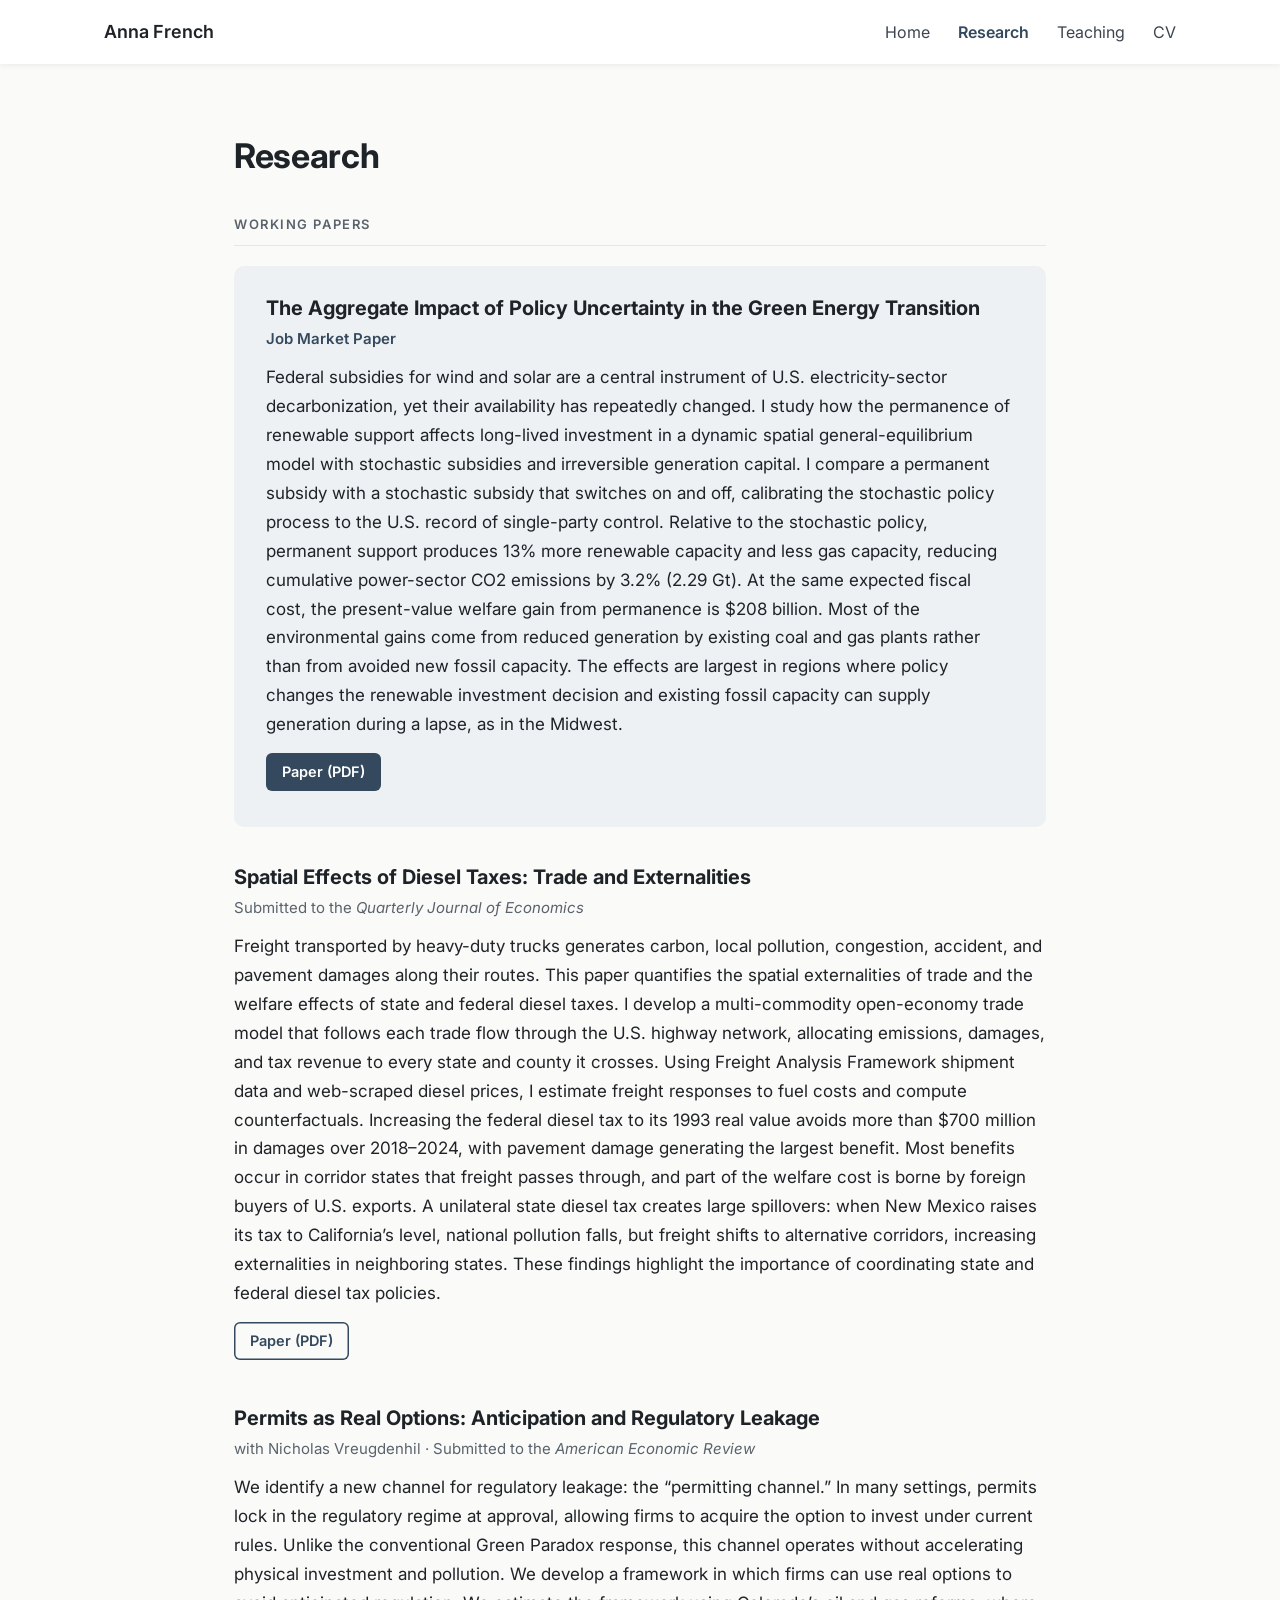
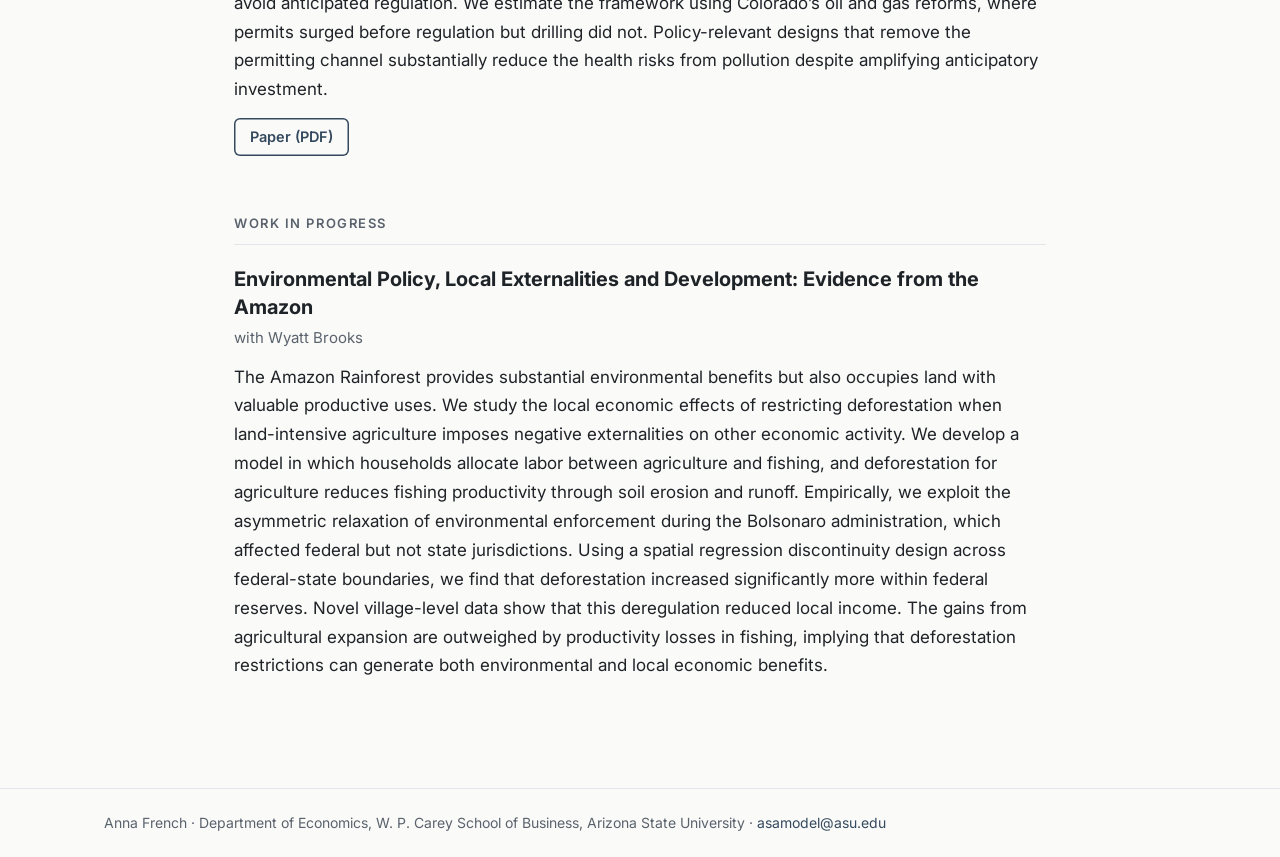
==== commit 3497c843: "Update research.html" ====
--- a/research.html
+++ b/research.html
@@ -161,7 +161,7 @@
   <article class="paper">
 
     <h3>
-      The Forest Is Worth More Standing Than Cut
+      Environmental Policy, Local Externalities and Development: Evidence from the Amazon
     </h3>
 
     <p class="status">
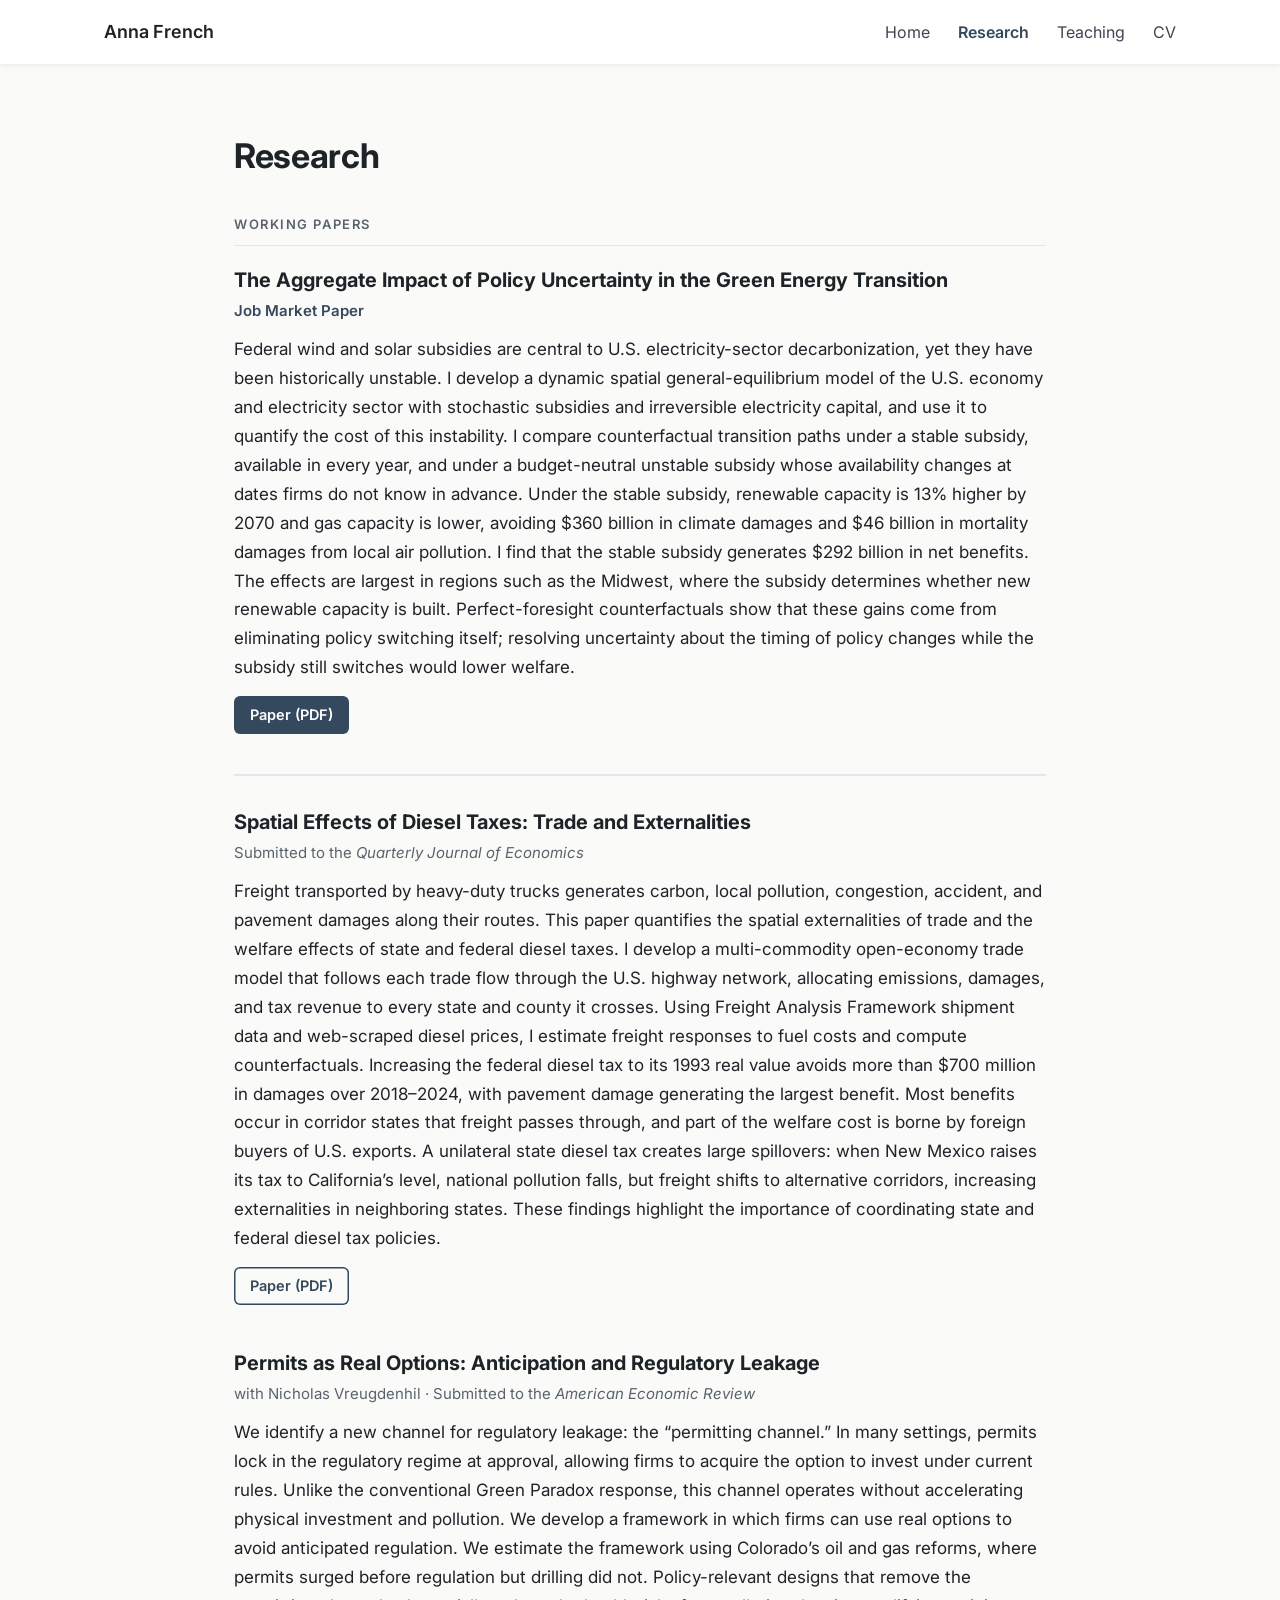
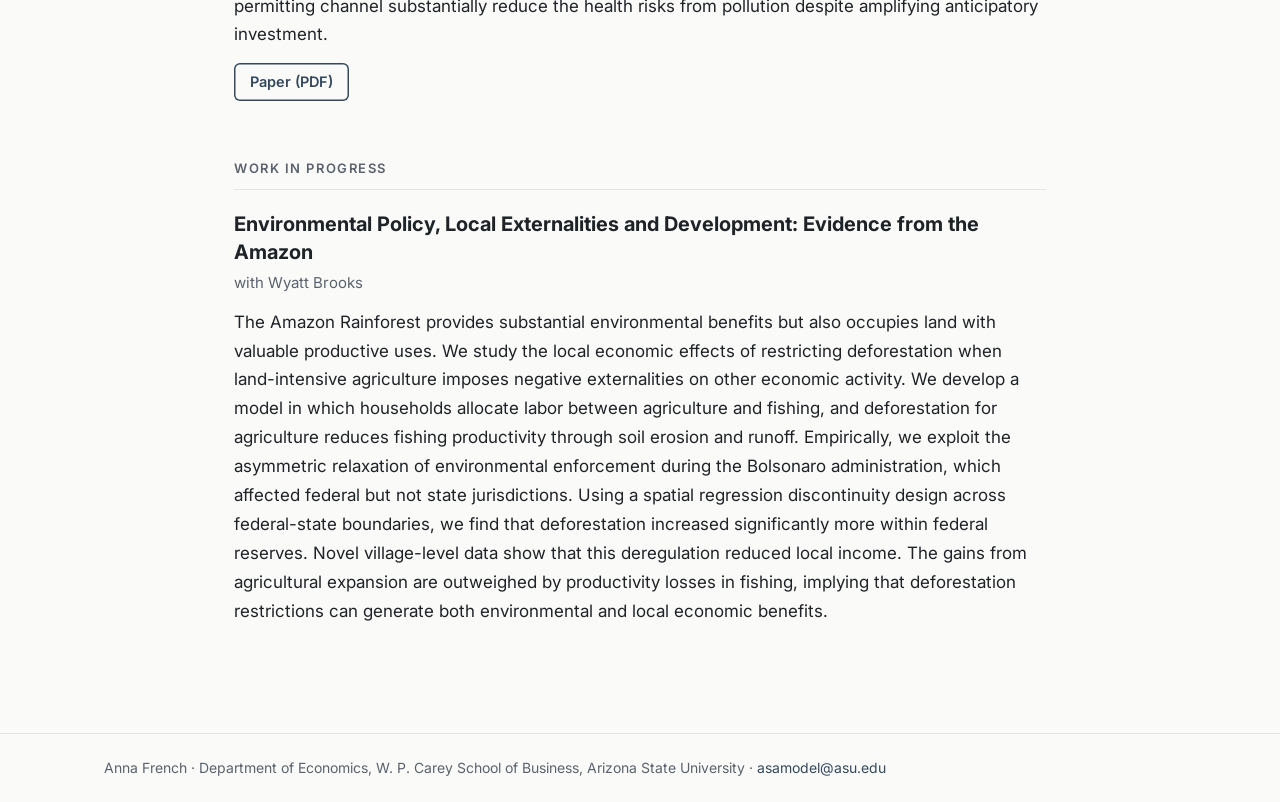
==== commit ee5aa0ec: "Update research.html" ====
--- a/research.html
+++ b/research.html
@@ -57,21 +57,22 @@
     </p>
 
     <p class="abstract">
-      Federal subsidies for wind and solar are a central instrument of U.S.
-      electricity-sector decarbonization, yet their availability has repeatedly
-      changed. I study how the permanence of renewable support affects long-lived
-      investment in a dynamic spatial general-equilibrium model with stochastic
-      subsidies and irreversible generation capital. I compare a permanent subsidy
-      with a stochastic subsidy that switches on and off, calibrating the stochastic
-      policy process to the U.S. record of single-party control. Relative to the
-      stochastic policy, permanent support produces 13% more renewable capacity and
-      less gas capacity, reducing cumulative power-sector CO2 emissions by 3.2%
-      (2.29&nbsp;Gt). At the same expected fiscal cost, the present-value welfare gain
-      from permanence is $208&nbsp;billion. Most of the environmental gains come from
-      reduced generation by existing coal and gas plants rather than from avoided new
-      fossil capacity. The effects are largest in regions where policy changes the
-      renewable investment decision and existing fossil capacity can supply generation
-      during a lapse, as in the Midwest.
+      Federal wind and solar subsidies are central to U.S. electricity-sector
+      decarbonization, yet they have been historically unstable. I develop a
+      dynamic spatial general-equilibrium model of the U.S. economy and
+      electricity sector with stochastic subsidies and irreversible electricity
+      capital, and use it to quantify the cost of this instability. I compare
+      counterfactual transition paths under a stable subsidy, available in every
+      year, and under a budget-neutral unstable subsidy whose availability changes
+      at dates firms do not know in advance. Under the stable subsidy, renewable
+      capacity is 13% higher by 2070 and gas capacity is lower, avoiding
+      $360&nbsp;billion in climate damages and $46&nbsp;billion in mortality damages
+      from local air pollution. I find that the stable subsidy generates
+      $292&nbsp;billion in net benefits. The effects are largest in regions such as
+      the Midwest, where the subsidy determines whether new renewable capacity is
+      built. Perfect-foresight counterfactuals show that these gains come from
+      eliminating policy switching itself; resolving uncertainty about the timing of
+      policy changes while the subsidy still switches would lower welfare.
     </p>
 
     <a class="btn" href="French_JMP.pdf">
--- a/style.css
+++ b/style.css
@@ -2,115 +2,524 @@
    Anna French — site styles
    Colors live here; change a hex code once and it updates everywhere.
    ============================================================ */
+
 :root{
-  --bg:#FAFAF8;          /* page background (soft off-white) */
-  --surface:#FFFFFF;     /* top bar */
-  --text:#1F2328;        /* body text */
-  --title:#1E2328;       /* names and titles */
-  --muted:#5A636D;       /* dates, captions, small text */
-  --accent:#34495E;      /* slate blue: links, buttons, labels */
+  --bg:#FAFAF8;
+  --surface:#FFFFFF;
+  --text:#1F2328;
+  --title:#1E2328;
+  --muted:#5A636D;
+  --accent:#34495E;
   --accent-hover:#1F2F3F;
-  --tint:#EEF1F4;        /* highlighted sections */
-  --rule:#E3E6EA;        /* thin divider lines */
+  --tint:#EEF1F4;
+  --rule:#E3E6EA;
   --icon:#3D4550;
 }
 
-*{box-sizing:border-box}
-html,body{margin:0}
-body{background:var(--bg);color:var(--text);
+*{
+  box-sizing:border-box;
+}
+
+html,
+body{
+  margin:0;
+}
+
+html{
+  scroll-behavior:smooth;
+}
+
+body{
+  background:var(--bg);
+  color:var(--text);
   font-family:Inter,-apple-system,"Segoe UI",Roboto,Helvetica,Arial,sans-serif;
-  font-size:17px;line-height:1.7;-webkit-font-smoothing:antialiased}
-a{color:var(--accent);text-decoration:none;border-bottom:1px solid transparent;transition:color .15s,border-color .15s}
-a:hover{color:var(--accent-hover);border-bottom-color:currentColor}
-img{max-width:100%}
+  font-size:17px;
+  line-height:1.7;
+  -webkit-font-smoothing:antialiased;
+}
+
+a{
+  color:var(--accent);
+  text-decoration:none;
+  border-bottom:1px solid transparent;
+  transition:color .15s,border-color .15s;
+}
+
+a:hover{
+  color:var(--accent-hover);
+  border-bottom-color:currentColor;
+}
+
+img{
+  max-width:100%;
+}
+
 
 /* ---------- top navigation ---------- */
-header{position:sticky;top:0;background:var(--surface);box-shadow:0 1px 6px rgba(0,0,0,.07);z-index:10}
-.nav{max-width:1120px;margin:0 auto;padding:0 24px;height:64px;display:flex;align-items:center;justify-content:space-between}
-.brand{font-weight:600;color:var(--title);font-size:18px;border:0}
-.brand:hover{color:var(--title);border:0}
-.nav ul{list-style:none;display:flex;gap:28px;margin:0;padding:0}
-.nav ul a{color:var(--icon);font-size:16px;border:0}
-.nav ul a:hover{color:var(--accent)}
-.nav ul a.active{color:var(--accent);font-weight:600}
-
-main{max-width:1120px;margin:0 auto;padding:72px 24px 48px}
+
+header{
+  position:sticky;
+  top:0;
+  background:var(--surface);
+  box-shadow:0 1px 6px rgba(0,0,0,.07);
+  z-index:10;
+}
+
+.nav{
+  max-width:1120px;
+  margin:0 auto;
+  padding:0 24px;
+  height:64px;
+  display:flex;
+  align-items:center;
+  justify-content:space-between;
+}
+
+.brand{
+  font-weight:600;
+  color:var(--title);
+  font-size:18px;
+  border:0;
+}
+
+.brand:hover{
+  color:var(--title);
+  border:0;
+}
+
+.nav ul{
+  list-style:none;
+  display:flex;
+  gap:28px;
+  margin:0;
+  padding:0;
+}
+
+.nav ul a{
+  color:var(--icon);
+  font-size:16px;
+  border:0;
+}
+
+.nav ul a:hover{
+  color:var(--accent);
+}
+
+.nav ul a.active{
+  color:var(--accent);
+  font-weight:600;
+}
+
+
+/* ---------- main layout ---------- */
+
+main{
+  max-width:1120px;
+  margin:0 auto;
+  padding:72px 24px 48px;
+}
+
 
 /* ---------- home: profile + bio ---------- */
-.hero{display:grid;grid-template-columns:300px 1fr;gap:64px;align-items:start}
-.profile{text-align:center}
-.profile img{width:240px;height:240px;border-radius:8px;object-fit:cover;display:block;margin:0 auto 22px;
-  box-shadow:0 2px 12px rgba(30,25,20,.14)}
-.profile h1{font-size:28px;line-height:1.25;margin:0 0 6px;color:var(--title);font-weight:700;letter-spacing:-.01em}
-.profile .role{color:var(--muted);font-size:16px;line-height:1.5;margin:0}
-.links{display:flex;justify-content:center;gap:18px;margin-top:22px}
-.links a{display:inline-flex;align-items:center;gap:6px;color:var(--icon);font-size:14px;font-weight:600;border:0}
-.links a:hover{color:var(--accent);border:0}
-.links svg{width:22px;height:22px}
-
-.bio p{margin:0 0 20px}
-.bio strong{font-weight:600;color:var(--title)}
-
-.meta{display:grid;grid-template-columns:1fr 1fr;gap:40px;margin-top:36px}
-.label{font-size:13px;letter-spacing:.12em;text-transform:uppercase;color:var(--muted);font-weight:600;margin:0 0 12px}
-.meta ul{margin:0;padding-left:20px}
-.meta li{margin-bottom:4px}
-.edu{list-style:none;padding:0 !important}
-.edu li{display:grid;grid-template-columns:28px 1fr;margin-bottom:12px;line-height:1.45}
-.edu svg{width:20px;height:20px;margin-top:3px;color:var(--icon)}
-.edu small{display:block;color:var(--muted);font-size:14.5px}
-
-/* ---------- highlighted block (JMP) ---------- */
-.feature{margin-top:64px;background:var(--tint);border-radius:10px;padding:36px 40px}
-.feature .label{color:var(--accent);margin-bottom:8px}
-.feature h2{font-size:22px;line-height:1.35;margin:0 0 14px;color:var(--title);font-weight:700}
-.feature p{margin:0 0 20px}
+
+.hero{
+  display:grid;
+  grid-template-columns:300px 1fr;
+  gap:64px;
+  align-items:start;
+}
+
+.profile{
+  text-align:center;
+}
+
+.profile img{
+  width:240px;
+  height:240px;
+  border-radius:8px;
+  object-fit:cover;
+  display:block;
+  margin:0 auto 22px;
+  box-shadow:0 2px 12px rgba(30,25,20,.14);
+}
+
+.profile h1{
+  font-size:28px;
+  line-height:1.25;
+  margin:0 0 6px;
+  color:var(--title);
+  font-weight:700;
+  letter-spacing:-.01em;
+}
+
+.profile .role{
+  color:var(--muted);
+  font-size:16px;
+  line-height:1.5;
+  margin:0;
+}
+
+.links{
+  display:flex;
+  justify-content:center;
+  gap:18px;
+  margin-top:22px;
+}
+
+.links a{
+  display:inline-flex;
+  align-items:center;
+  gap:6px;
+  color:var(--icon);
+  font-size:14px;
+  font-weight:600;
+  border:0;
+}
+
+.links a:hover{
+  color:var(--accent);
+  border:0;
+}
+
+.links svg{
+  width:22px;
+  height:22px;
+}
+
+.bio p{
+  margin:0 0 20px;
+}
+
+.bio strong{
+  font-weight:600;
+  color:var(--title);
+}
+
+
+/* ---------- fields + education ---------- */
+
+.meta{
+  display:grid;
+  grid-template-columns:1fr 1fr;
+  gap:40px;
+  margin-top:36px;
+}
+
+.label{
+  font-size:13px;
+  letter-spacing:.12em;
+  text-transform:uppercase;
+  color:var(--muted);
+  font-weight:600;
+  margin:0 0 12px;
+}
+
+.meta ul{
+  margin:0;
+  padding-left:20px;
+}
+
+.meta li{
+  margin-bottom:4px;
+}
+
+.edu{
+  list-style:none;
+  padding:0 !important;
+}
+
+.edu li{
+  display:grid;
+  grid-template-columns:28px 1fr;
+  margin-bottom:12px;
+  line-height:1.45;
+}
+
+.edu svg{
+  width:20px;
+  height:20px;
+  margin-top:3px;
+  color:var(--icon);
+}
+
+.edu small{
+  display:block;
+  color:var(--muted);
+  font-size:14.5px;
+}
+
 
 /* ---------- buttons ---------- */
-.btn{display:inline-block;background:var(--accent);color:#fff;padding:8px 16px;border-radius:6px;
-  font-weight:600;font-size:14.5px;line-height:1.5;border:0;margin:0 8px 8px 0}
-.btn:hover{background:var(--accent-hover);color:#fff;border:0}
-.btn.ghost{background:transparent;color:var(--accent);box-shadow:inset 0 0 0 1.5px var(--accent)}
-.btn.ghost:hover{background:var(--accent);color:#fff}
-
-/* ---------- inner pages (research, teaching) ---------- */
-.page{max-width:860px}
-.page h1{font-size:34px;line-height:1.2;margin:0 0 36px;color:var(--title);font-weight:700;letter-spacing:-.01em}
-.page h2.section{font-size:13px;letter-spacing:.12em;text-transform:uppercase;color:var(--muted);font-weight:600;
-  margin:48px 0 20px;padding-bottom:10px;border-bottom:1px solid var(--rule)}
-.page h2.section:first-of-type{margin-top:0}
-.paper{margin-bottom:36px}
-.paper.jmp{background:var(--tint);border-radius:10px;padding:28px 32px}
-.paper h3{font-size:20px;line-height:1.4;margin:0 0 4px;color:var(--title);font-weight:700}
-.paper .status{color:var(--muted);font-size:15px;margin:0 0 12px}
-.paper .status .tag{color:var(--accent);font-weight:600}
-.paper p.abstract{margin:0 0 14px}
-details summary{cursor:pointer;color:var(--accent);font-weight:600;font-size:15px;margin-bottom:10px;list-style:none}
-details summary::-webkit-details-marker{display:none}
-details summary::before{content:"+ ";font-weight:700}
-details[open] summary::before{content:"– "}
-
-.entry{display:flex;justify-content:space-between;gap:24px;margin-bottom:22px}
-.entry h3{font-size:18px;margin:0;color:var(--title);font-weight:600}
-.entry p{margin:2px 0 0}
-.entry ul.courses{margin:6px 0 0;padding-left:20px}
-.entry .when{color:var(--muted);white-space:nowrap;font-size:15px}
+
+.btn{
+  display:inline-block;
+  background:var(--accent);
+  color:#fff;
+  padding:8px 16px;
+  border-radius:6px;
+  font-weight:600;
+  font-size:14.5px;
+  line-height:1.5;
+  border:0;
+  margin:0 8px 8px 0;
+}
+
+.btn:hover{
+  background:var(--accent-hover);
+  color:#fff;
+  border:0;
+}
+
+.btn.ghost{
+  background:transparent;
+  color:var(--accent);
+  box-shadow:inset 0 0 0 1.5px var(--accent);
+}
+
+.btn.ghost:hover{
+  background:var(--accent);
+  color:#fff;
+}
+
+
+/* ---------- page sections ---------- */
+
+.page{
+  max-width:860px;
+}
+
+.page h1{
+  font-size:34px;
+  line-height:1.2;
+  margin:0 0 36px;
+  color:var(--title);
+  font-weight:700;
+  letter-spacing:-.01em;
+}
+
+.page h2.section{
+  font-size:13px;
+  letter-spacing:.12em;
+  text-transform:uppercase;
+  color:var(--muted);
+  font-weight:600;
+  margin:48px 0 20px;
+  padding-bottom:10px;
+  border-bottom:1px solid var(--rule);
+}
+
+.page h2.section:first-of-type{
+  margin-top:0;
+}
+
+
+/* ---------- research papers ---------- */
+
+.paper{
+  margin-bottom:36px;
+}
+
+/* Job market paper:
+   same visual structure as the other papers,
+   with a slightly stronger divider underneath. */
+
+.paper.jmp{
+  background:transparent;
+  border:none;
+  border-radius:0;
+  padding:0 0 32px 0;
+  margin-bottom:32px;
+  border-bottom:2px solid var(--rule);
+}
+
+.paper h3{
+  font-size:20px;
+  line-height:1.4;
+  margin:0 0 4px;
+  color:var(--title);
+  font-weight:700;
+}
+
+.paper .status{
+  color:var(--muted);
+  font-size:15px;
+  margin:0 0 12px;
+}
+
+.paper .status .tag{
+  color:var(--accent);
+  font-weight:600;
+}
+
+.paper p.abstract{
+  margin:0 0 14px;
+}
+
+details summary{
+  cursor:pointer;
+  color:var(--accent);
+  font-weight:600;
+  font-size:15px;
+  margin-bottom:10px;
+  list-style:none;
+}
+
+details summary::-webkit-details-marker{
+  display:none;
+}
+
+details summary::before{
+  content:"+ ";
+  font-weight:700;
+}
+
+details[open] summary::before{
+  content:"– ";
+}
+
+
+/* ---------- teaching ---------- */
+
+.entry{
+  display:flex;
+  justify-content:space-between;
+  gap:24px;
+  margin-bottom:22px;
+}
+
+.entry h3{
+  font-size:18px;
+  margin:0;
+  color:var(--title);
+  font-weight:600;
+}
+
+.entry p{
+  margin:2px 0 0;
+}
+
+.entry ul.courses{
+  margin:6px 0 0;
+  padding-left:20px;
+}
+
+.entry .when{
+  color:var(--muted);
+  white-space:nowrap;
+  font-size:15px;
+}
+
+
+/* ---------- awards & fellowships ---------- */
+
+.awards{
+  padding-top:2rem;
+}
+
+.award-list{
+  margin-top:1rem;
+}
+
+.award-entry{
+  display:flex;
+  justify-content:space-between;
+  align-items:baseline;
+  gap:2rem;
+  padding:.45rem 0;
+}
+
+.award-entry .when{
+  flex-shrink:0;
+  white-space:nowrap;
+  color:var(--muted);
+  font-size:15px;
+}
+
 
 /* ---------- footer ---------- */
-footer{border-top:1px solid var(--rule);margin-top:24px}
-footer div{max-width:1120px;margin:0 auto;padding:22px 24px;color:var(--muted);font-size:14px}
+
+footer{
+  border-top:1px solid var(--rule);
+  margin-top:24px;
+}
+
+footer div{
+  max-width:1120px;
+  margin:0 auto;
+  padding:22px 24px;
+  color:var(--muted);
+  font-size:14px;
+}
+
+
+/* ---------- anchor positioning ---------- */
+
+#about,
+#research,
+#teaching,
+#awards,
+#jmp{
+  scroll-margin-top:90px;
+}
+
 
 /* ---------- phones and small tablets ---------- */
+
 @media (max-width:820px){
-  main{padding:40px 16px 32px}
-  .nav{padding:0 16px}
-  .nav ul{gap:18px}
-  .hero{grid-template-columns:1fr;gap:32px}
-  .profile img{width:180px;height:180px}
-  .meta{grid-template-columns:1fr;gap:24px}
-  .feature{padding:26px 22px;margin-top:40px}
-  .paper.jmp{padding:22px 20px}
-  .page h1{font-size:28px}
-  .entry{flex-direction:column;gap:0}
-}
-@media (max-width:400px){ .nav ul{gap:14px} .brand{font-size:16px} }
+
+  main{
+    padding:40px 16px 32px;
+  }
+
+  .nav{
+    padding:0 16px;
+  }
+
+  .nav ul{
+    gap:18px;
+  }
+
+  .hero{
+    grid-template-columns:1fr;
+    gap:32px;
+  }
+
+  .profile img{
+    width:180px;
+    height:180px;
+  }
+
+  .meta{
+    grid-template-columns:1fr;
+    gap:24px;
+  }
+
+  .paper.jmp{
+    padding:0 0 28px 0;
+  }
+
+  .page h1{
+    font-size:28px;
+  }
+
+  .entry{
+    flex-direction:column;
+    gap:0;
+  }
+
+  .award-entry{
+    gap:1rem;
+  }
+}
+
+
+@media (max-width:400px){
+
+  .nav ul{
+    gap:14px;
+  }
+
+  .brand{
+    font-size:16px;
+  }
+}
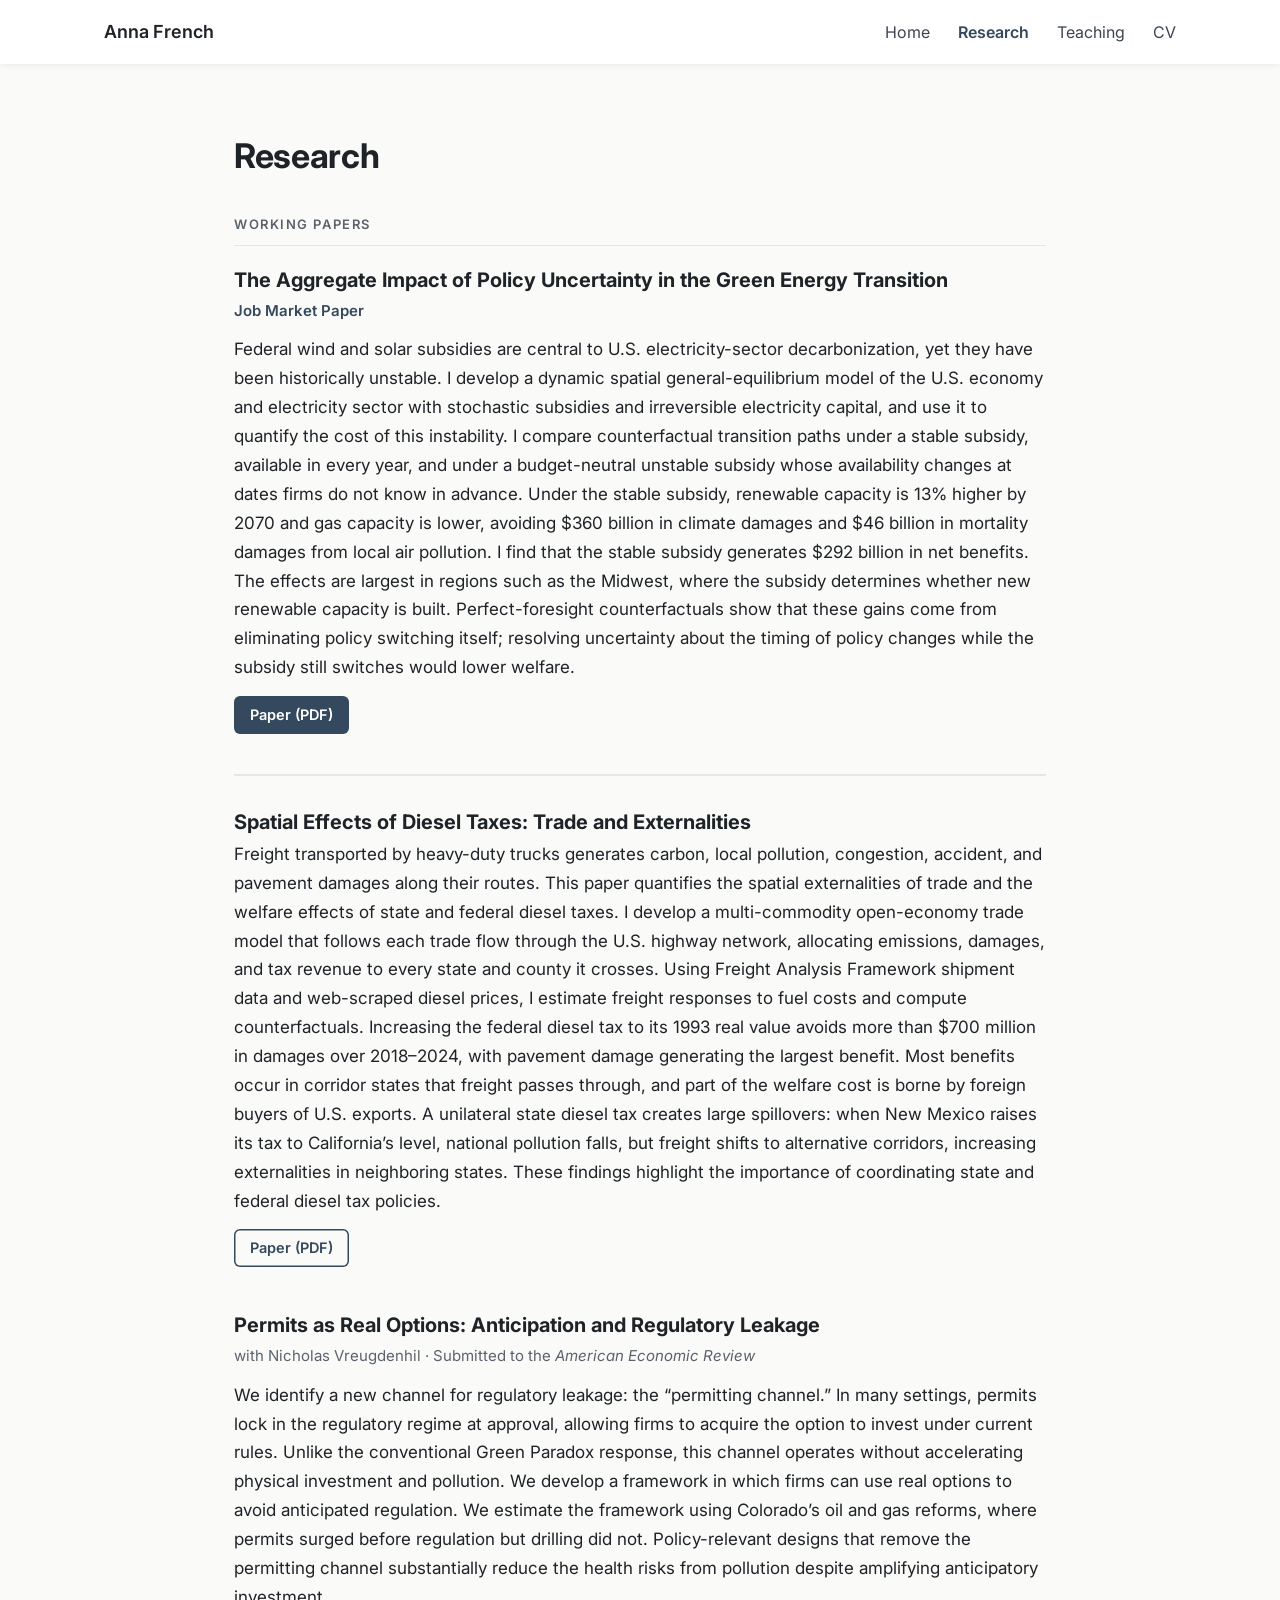
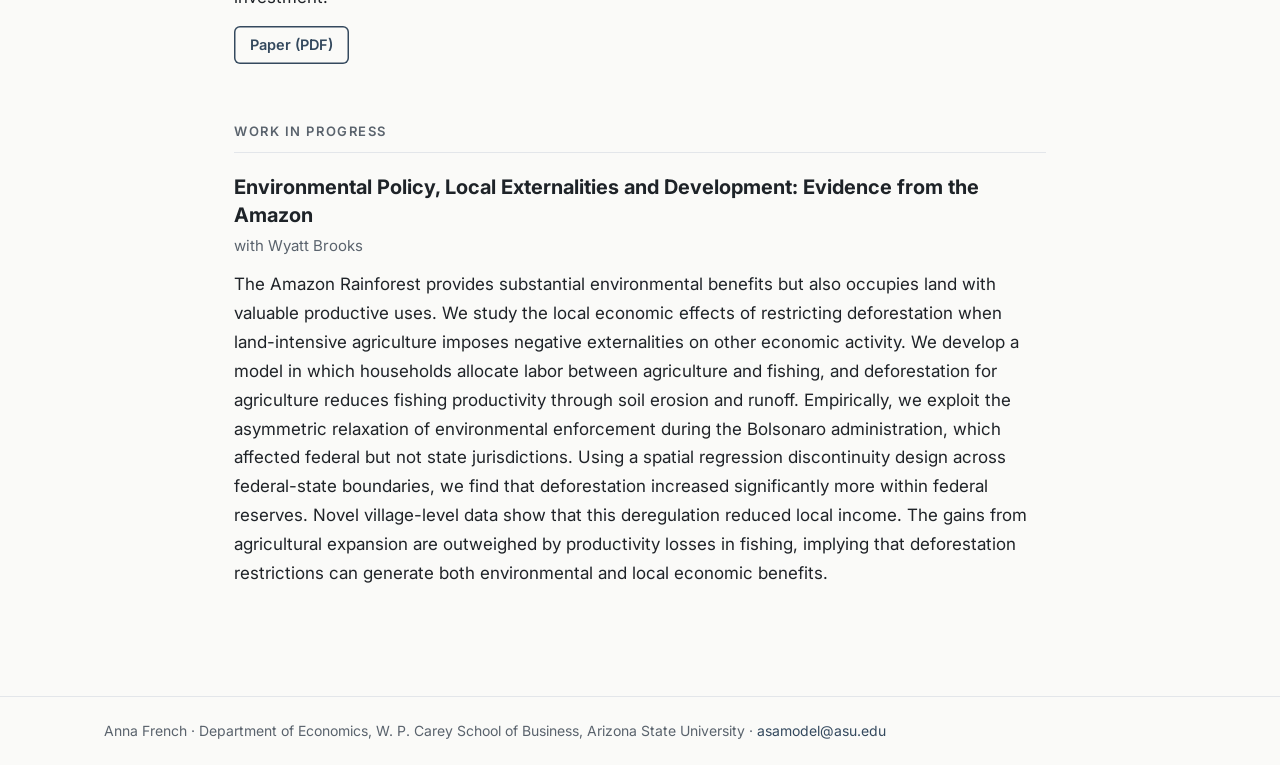
==== commit 405eea45: "Update research.html" ====
--- a/research.html
+++ b/research.html
@@ -90,9 +90,7 @@
       Spatial Effects of Diesel Taxes: Trade and Externalities
     </h3>
 
-   <p class="status">
-  Submitted to the <em>Quarterly Journal of Economics</em>
-</p>
+
 
     <p class="abstract">
       Freight transported by heavy-duty trucks generates carbon, local pollution,
